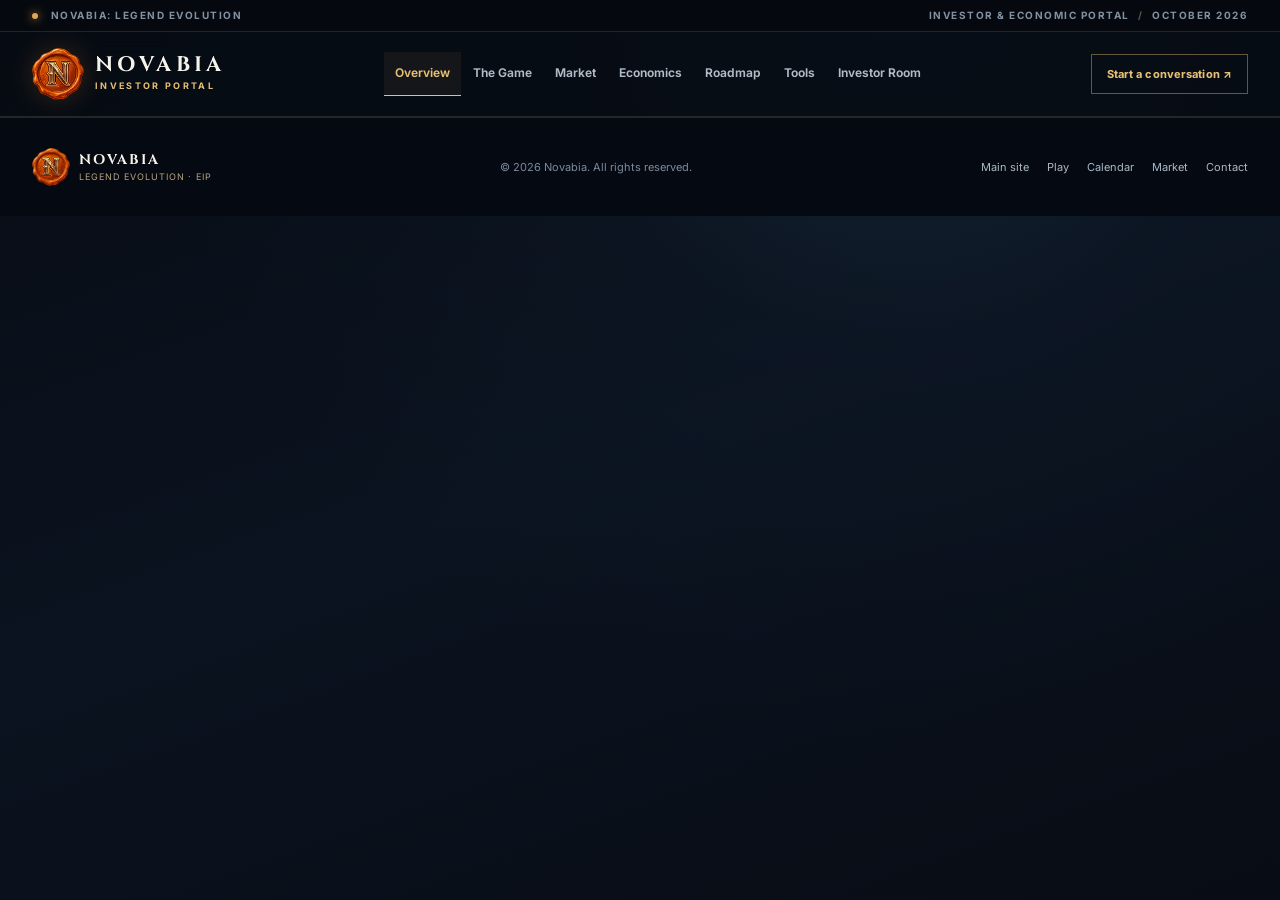
==== economics/index.html @ 1bde0500 "Publish crawlable EIP economics page without hash-tab routing" ====
<!doctype html>
<html lang="en">
<head>
  <meta charset="utf-8" />
  <meta name="viewport" content="width=device-width, initial-scale=1" />
  <meta name="theme-color" content="#090e18" />
  <title>Novabia EIP | Budget, Economics &amp; Investment Model</title>
  <meta name="description" content="Explore Novabia's proposed up-to-$100,000 budget, pricing assumptions, illustrative economics model, revenue participation and marketing allocation." />
  <link rel="canonical" href="https://eip.novabia.dev/economics/" />
  <meta property="og:type" content="website" />
  <meta property="og:title" content="Novabia EIP | Budget, Economics &amp; Investment Model" />
  <meta property="og:description" content="Explore Novabia's proposed up-to-$100,000 budget, pricing assumptions, illustrative economics model, revenue participation and marketing allocation." />
  <meta property="og:url" content="https://eip.novabia.dev/economics/" />
  <meta property="og:image" content="https://novabia.dev/assets/logo-main.png" />
  <meta property="og:image:alt" content="Novabia — Legend Evolution official artwork" />
  <meta name="twitter:card" content="summary_large_image" />
  <link rel="icon" href="/favicon.png" type="image/png" />
  <link rel="preconnect" href="https://fonts.googleapis.com" />
  <link rel="preconnect" href="https://fonts.gstatic.com" crossorigin />
  <link href="https://fonts.googleapis.com/css2?family=Cinzel:wght@400;500;600;700;800&family=Inter:wght@400;500;600;700;800&display=swap" rel="stylesheet" />
  <link rel="stylesheet" href="/styles.css" />
  <link rel="stylesheet" href="/revision.css" />
  <script src="/script.js" defer></script>
  <script type="application/ld+json">{"@context":"https://schema.org","@type":"WebPage","name":"Novabia EIP | Budget, Economics & Investment Model","url":"https://eip.novabia.dev/economics/","description":"Explore Novabia's proposed up-to-$100,000 budget, pricing assumptions, illustrative economics model, revenue participation and marketing allocation.","isPartOf":{"@type":"WebSite","name":"Novabia EIP Investor & Economic Portal","url":"https://eip.novabia.dev/"}}</script>
</head>
<body data-page="economics">
<body>
  <a href="#main" class="skip-link">Skip to content</a>
  <div class="topline"><div class="shell topline-inner"><span><span class="dot" aria-hidden="true"></span> NOVABIA: LEGEND EVOLUTION</span><span>INVESTOR & ECONOMIC PORTAL <span class="topline-sep">/</span> OCTOBER 2026</span></div></div>

  <header class="header">
    <div class="shell header-inner">
      <a class="brand" href="/" aria-label="Novabia EIP overview">
        <img src="/favicon.png" alt="Novabia orange N seal" />
        <span class="brand-lines"><strong>NOVABIA</strong><small>INVESTOR PORTAL</small></span>
      </a>
      <button class="menu-btn" id="menuToggle" aria-label="Open navigation" aria-expanded="false" aria-controls="primaryNav"><span></span><span></span><span></span></button>
      <nav class="nav" id="primaryNav" aria-label="Investor portal sections">
        <a href="/" data-tab="overview">Overview</a>
        <a href="/product/" data-tab="product">The Game</a>
        <a href="/market/" data-tab="market">Market</a>
        <a href="/economics/" data-tab="economics" aria-current="page">Economics</a>
        <a href="/roadmap/" data-tab="roadmap">Roadmap</a>
        <a href="/tools/" data-tab="tools">Tools</a>
        <a href="/investors/" data-tab="investors">Investor Room</a>
      </nav>
      <a class="header-contact" href="mailto:invest.in@novabia.dev?subject=Novabia%20%E2%80%94%20Investment%20Enquiry">Start a conversation <span aria-hidden="true">↗</span></a>
    </div>
  </header>

  
  <main id="main" tabindex="-1">
    <section class="page" id="economics" aria-labelledby="economics-heading">
      <div class="shell page-top"><p class="eyebrow">THE ECONOMICS / 03</p><h1 id="economics-heading">Capital-efficient by design.<br /><em>Evidence-led by necessity.</em></h1><p class="intro-text">The commercial model is now concrete enough to test: premium PC first, a $19.99 base-price hypothesis, optional non-pay-to-win supporter content, regional pricing, and a lean Egypt-based distributed team.</p></div>

            <div class="shell section-spacer compact-top">
        <div class="section-intro"><p class="eyebrow">PREFERRED INVESTMENT DISCUSSION</p><h2>Join Novabia early. Share in its growth. Get a head start on what comes next.</h2></div>
        <div class="finance-model">
          <article><span>CAPITAL</span><strong>Up to $100K</strong><p>Project financing for Legend Evolution, available upfront or in mutually agreed validation/milestone tranches depending on investor preference.</p></article>
          <article><span>INITIAL PROPOSAL</span><strong>50% → 2×</strong><p>50% of defined Net Receipts until cumulative investor distributions reach 2× invested capital.</p></article>
          <article><span>THEN</span><strong>20% → 5×</strong><p>20% of defined Net Receipts thereafter until cumulative distributions reach 5× invested capital.</p></article>
          <article><span>FLEXIBILITY</span><strong>Negotiable</strong><p>This is the founder's opening proposal, not a fixed demand. Other structures are welcome if risk and return remain aligned.</p></article>
        </div>
        <div class="statement-band"><div><span class="eyebrow small">EARLY PARTNER ADVANTAGE</span><p>Stand with Novabia at this early stage and gain a head start in funding discussions for our future planned products — including preferential opportunities to negotiate more attractive terms as our partnership grows. Future financing remains subject to mutual agreement.</p></div></div>
        <p class="fineprint"><strong>Proposed definition for discussion — Net Receipts:</strong> cash actually received by the project from sales and separately agreed commercial exploitation of <em>Novabia: Legend Evolution</em>, net of refunds, chargebacks, customer-facing sales/VAT taxes, storefront commissions and transaction/payment processing fees. Regional prices and discounts affect amounts actually received. Marketing, general operating costs, contractor expenses, financing distributions, royalties and any other deductions are <strong>not</strong> automatically deductible; their treatment must be negotiated and written into the definitive agreement. This proposed project-specific definition does not give investors rights to other Novabia projects. The calculator's "after modelled refunds &amp; platform share" figure is only a simplified proxy, <strong>not</strong> the contractual Net Receipts base.</p>
        <p class="fineprint">Investment terms, definitions, milestones, reporting, audit rights, rights on future financing, and payment timing are indicative only and subject to a separate written agreement and qualified legal/financial review.</p>
      </div>
    <div class="shell economics-layout">
        <div class="calculator">
          <div class="calculator-head"><div><p class="eyebrow small">COMMERCIAL SCENARIO SANDBOX</p><h2>Explore the base model</h2></div><span class="model-flag">ILLUSTRATIVE</span></div>
          <form id="economicsForm" class="calculator-inputs">
            <label>Paid units<input type="number" id="unitCount" min="0" max="100000000" step="1000" value="50000" inputmode="numeric" /></label>
            <label>Headline price (USD)<input type="number" id="unitPrice" min="0" max="10000" step="0.01" value="19.99" inputmode="decimal" /></label>
            <label>Modelled refunds (%)<input type="number" id="refundRate" min="0" max="100" step="0.5" value="5" inputmode="decimal" /></label>
            <label>Store/platform share (%)<input type="number" id="platformRate" min="0" max="100" step="0.5" value="30" inputmode="decimal" /></label>
          </form>
          <div class="calculator-results" aria-live="polite"><div><span>Headline gross scenario</span><strong id="grossValue">$999,500</strong></div><div><span>After modelled refunds & platform share</span><strong id="netValue">$664,668</strong></div><div class="result-full"><span>NOT INCLUDED</span><p>Regional pricing, discounts, VAT/tax differences, marketing, operating costs, royalties or financing distributions. <strong>This is not a forecast, profit figure or cash-flow statement.</strong></p></div></div>
        </div>
        <div class="economics-side">
          <div class="side-panel"><span class="number-label">PRICING HYPOTHESIS</span><h3>Premium first — aligned with the comparable set</h3><ul class="check-lines"><li><strong>Standard:</strong> $19.99 working hypothesis — equal to the comparable-basket median</li><li><strong>Supporter:</strong> approximately $24.99 total, non-pay-to-win additions</li><li>Regional pricing rather than straight FX conversion</li><li>PC first; direct ports evaluated from evidence</li></ul><p class="small-note">Final price is a commercial-validation output, not a fixed promise.</p></div>
          <div class="side-panel"><span class="number-label">REGIONAL STRATEGY</span><h3>Accessibility without one global price</h3><p>Steam's regional pricing system allows the launch model to reflect local purchasing power. The final geographic mix will be based on wishlist, demo and sales evidence rather than an invented country split.</p></div>
        </div>
      </div>

      <div class="shell section-spacer">
        <div class="section-intro"><p class="eyebrow">USE OF FUNDS</p><h2>Up to $100K for an 18-month validation and launch-readiness runway.</h2><p>The budget includes a working-capital reserve because this is the founder's first incorporation and because successful market tests may justify reallocating more capital toward marketing.</p></div>
        <div class="budget-grid">
          <div class="budget-row"><span>Core team, founder & coworking</span><strong>$24,300</strong></div>
          <div class="budget-row"><span>Company incorporation & setup</span><strong>$10,000</strong></div>
          <div class="budget-row"><span>Marketing & commercial validation</span><strong>$25,000</strong></div>
          <div class="budget-row"><span>VFX / UI / animation / audio / specialists</span><strong>$10,000</strong></div>
          <div class="budget-row"><span>Company-owned hardware, AI & production tools</span><strong>$11,500</strong></div>
          <div class="budget-row"><span>QA, external testing & localization</span><strong>$5,000</strong></div>
          <div class="budget-row"><span>Legal, accounting & compliance</span><strong>$2,500</strong></div>
          <div class="budget-row"><span>Working-capital / commercialization reserve</span><strong>$11,700</strong></div>
          <div class="budget-row total"><span>TOTAL MAXIMUM RAISE</span><strong>$100,000</strong></div>
        </div>
        <p class="fineprint">Novabia does not intend to accept capital that cannot be deployed productively. If the agreed plan requires less capital, taking less can reduce financing cost and future revenue participation.</p>
      </div>

      <div class="shell section-spacer compact-top">
        <div class="split-detail">
          <div>
            <div class="section-intro"><p class="eyebrow">CORE TEAM RUNWAY</p><h2>Small distributed studio. No permanent office.</h2></div><p class="small-note">The planned salaries reflect the Egypt-based remote cost structure. Company-funded laptops, drawing tablets, storage, test devices, and production accounts remain company assets.</p>
            <div class="detail-table">
              <div class="detail-row head"><span>ROLE</span><span>MONTHLY</span><span>18 MONTHS</span></div>
              <div class="detail-row"><span>Founder / Lead Developer</span><span>$500</span><strong>$9,000</strong></div>
              <div class="detail-row"><span>Graphic Designer ×2</span><span>$400</span><strong>$7,200</strong></div>
              <div class="detail-row"><span>Writer</span><span>$200</span><strong>$3,600</strong></div>
              <div class="detail-row"><span>Marketing / Community</span><span>$150</span><strong>$2,700</strong></div>
              <div class="detail-row"><span>Weekly coworking</span><span>$100</span><strong>$1,800</strong></div>
              <div class="detail-row total"><span>Total</span><span>$1,350/mo</span><strong>$24,300</strong></div>
            </div>
            
          </div>
          <div>
            <div class="section-intro"><p class="eyebrow">MARKETING RUNWAY</p><h2>Spend early to learn; spend later where evidence is strongest.</h2></div>
            <div class="detail-table">
              <div class="detail-row"><span>Research & creative testing</span><strong>$3,000</strong></div>
              <div class="detail-row"><span>Playtest recruitment</span><strong>$2,000</strong></div>
              <div class="detail-row"><span>Trailer, store assets & creatives</span><strong>$4,000</strong></div>
              <div class="detail-row"><span>Steam wishlist acquisition experiments</span><strong>$5,000</strong></div>
              <div class="detail-row"><span>Creators, influencers & PR</span><strong>$4,000</strong></div>
              <div class="detail-row"><span>Demo / launch campaigns</span><strong>$5,000</strong></div>
              <div class="detail-row"><span>Performance reallocation reserve</span><strong>$2,000</strong></div>
              <div class="detail-row total"><span>Total marketing allocation</span><strong>$25,000</strong></div>
            </div>
          </div>
        </div>
      </div>

    </section>
  </main>


  <footer class="footer"><div class="shell footer-inner"><div class="footer-identity"><img src="/favicon.png" alt="" /><span><strong>NOVABIA</strong><small>LEGEND EVOLUTION · EIP</small></span></div><p>© <span id="year">2026</span> Novabia. All rights reserved.</p><div class="footer-links"><a href="https://novabia.dev/">Main site</a><a href="https://play.novabia.dev/">Play</a><a href="https://calendar.novabia.dev/">Calendar</a><a href="/market/">Market</a><a href="/investors/">Contact</a></div></div></footer>

</body>
</html>
---- styles.css ----
:root{--bg:#080d17;--bg2:#0b1420;--panel:#101a29;--panel2:#141f2e;--gold:#e6be74;--gold2:#bd8f4d;--orange:#d88940;--fg:#f6f3ea;--muted:#aab7c7;--muted2:#8090a4;--border:rgba(214,201,170,.14);--borderstrong:rgba(230,190,116,.42);--max:1232px;--shadow:0 20px 80px rgba(0,0,0,.28)}
*{box-sizing:border-box}html{scroll-behavior:smooth}body{margin:0;min-height:100vh;background:radial-gradient(ellipse at 70% -9%,#1a2c3e 0,rgba(15,28,42,.3) 30%,transparent 59%),linear-gradient(160deg,#080c14,#0b1320 50%,#080c14);color:var(--fg);font:400 15px/1.72 Inter,system-ui,-apple-system,sans-serif;-webkit-font-smoothing:antialiased}a{color:inherit}button,input,select{font:inherit}button{cursor:pointer}button:focus-visible,a:focus-visible,input:focus-visible,select:focus-visible{outline:2px solid var(--gold);outline-offset:3px}img{display:block;max-width:100%}h1,h2,h3,p{margin-top:0}.shell{width:min(var(--max),calc(100% - 64px));margin-inline:auto}.skip-link{position:absolute;left:10px;top:-60px;padding:12px;background:#fff;color:#101010;z-index:200}.skip-link:focus{top:10px}.topline{height:32px;background:#05090f;border-bottom:1px solid var(--border);color:#8291a2;font-size:10px;font-weight:700;letter-spacing:.15em}.topline-inner{display:flex;align-items:center;justify-content:space-between;height:100%;gap:20px}.topline .dot{display:inline-block;width:6px;height:6px;margin-right:9px;border-radius:50%;background:#dfa657;box-shadow:0 0 10px #df8f3a}.topline-sep{color:#655741;margin:0 5px}.header{position:sticky;top:0;z-index:60;backdrop-filter:blur(18px);-webkit-backdrop-filter:blur(18px);background:rgba(7,12,20,.92);border-bottom:1px solid var(--border)}.header-inner{height:84px;display:flex;align-items:center;justify-content:space-between;gap:22px}.brand{display:flex;align-items:center;gap:11px;text-decoration:none;flex-shrink:0}.brand img{width:52px;height:52px;object-fit:contain;filter:drop-shadow(0 0 13px rgba(236,124,43,.21))}.brand-lines{display:grid;gap:1px}.brand-lines strong{font:700 21px/1.1 Cinzel,serif;letter-spacing:.21em}.brand-lines small{font-size:9px;letter-spacing:.26em;color:var(--gold);font-weight:700}.nav{display:flex;align-items:center;justify-content:center;gap:1px}.nav a{padding:11px 11px;white-space:nowrap;color:#b1bac7;text-decoration:none;font-size:12px;font-weight:650;border-bottom:1px solid transparent;transition:color .18s,background .18s}.nav a:hover{color:var(--fg)}.nav a[aria-current=page]{color:var(--gold);background:rgba(230,190,116,.06);border-color:var(--gold)}.header-contact{flex-shrink:0;text-decoration:none;padding:10px 15px;border:1px solid var(--borderstrong);color:var(--gold);font-size:11px;font-weight:750;letter-spacing:.01em;transition:background .2s}.header-contact:hover{background:rgba(230,190,116,.1)}.menu-btn{display:none}.page{animation:pageIn .35s ease-out both}.page[hidden]{display:none!important}@keyframes pageIn{from{opacity:0;transform:translateY(8px)}to{opacity:1;transform:translateY(0)}}.hero-pad{padding-top:72px;padding-bottom:84px}.hero-grid{display:grid;grid-template-columns:minmax(0,1.05fr) minmax(0,.95fr);gap:clamp(36px,4vw,68px);align-items:center}.eyebrow{font-size:11px;line-height:1.4;font-weight:800;letter-spacing:.2em;color:var(--gold);margin-bottom:24px}.eyebrow.small{font-size:10px;margin:0 0 10px}.eyebrow-line{display:inline-block;width:24px;height:1px;background:var(--gold);vertical-align:middle;margin-right:7px}h1,h2,h3{font-family:Cinzel,Georgia,serif;letter-spacing:-.037em;font-weight:600}h1{font-size:clamp(44px,5.45vw,75px);line-height:1.11;margin-bottom:28px}h1 em{font-weight:500;color:var(--gold);font-style:normal}h2{font-size:clamp(28px,3.4vw,45px);line-height:1.19}h3{font-size:20px;line-height:1.33}.hero-lede{max-width:655px;font-size:17px;line-height:1.87;color:#c6d0df;margin-bottom:30px}.hero-actions{display:flex;align-items:center;gap:12px;flex-wrap:wrap}.button{display:inline-flex;align-items:center;justify-content:center;gap:18px;min-height:50px;padding:12px 19px;border-radius:4px;font-size:12px;line-height:1.25;font-weight:800;text-decoration:none;letter-spacing:.025em;transition:transform .2s,border-color .2s,background .2s;color:var(--fg);border:1px solid var(--border)}.button:hover{transform:translateY(-2px)}.button-gold{background:linear-gradient(135deg,#f0cd86,#c7954b);border-color:#e1b96d;color:#11131b;box-shadow:0 7px 26px rgba(192,145,75,.15)}.button-gold:hover{background:#f2cf89}.button-outline{background:rgba(255,255,255,.025);border-color:rgba(255,255,255,.19)}.button-outline:hover{background:rgba(255,255,255,.08);border-color:var(--gold)}.hero-qualifier{color:#8290a3;font-size:10.5px;margin:17px 0 35px}.mini-facts{display:flex;border-top:1px solid var(--border);padding-top:25px;margin-top:14px;gap:35px}.mini-facts div{display:flex;flex-direction:column;gap:0}.mini-facts strong{font:500 29px Cinzel,serif;color:var(--fg)}.mini-facts span{font-size:10.5px;text-transform:uppercase;color:#99a7b8;letter-spacing:.12em}.hero-art{min-width:0;border:1px solid rgba(212,176,112,.3);padding:17px;background:radial-gradient(ellipse at 50% 44%,rgba(160,105,50,.09),transparent 45%),radial-gradient(ellipse at 0 0,rgba(86,122,159,.14),transparent 40%),linear-gradient(145deg,#0e1825,#080f19);position:relative;box-shadow:var(--shadow)}.hero-art:before,.hero-art:after{content:"";position:absolute;width:29px;height:29px;pointer-events:none;border-color:var(--gold2);opacity:.65}.hero-art:before{border-top:2px solid;border-left:2px solid;left:-2px;top:-2px}.hero-art:after{border-bottom:2px solid;border-right:2px solid;right:-2px;bottom:-2px}.hero-art-top,.hero-art-bottom{display:flex;align-items:center;justify-content:space-between;gap:9px;border-bottom:1px solid var(--border);padding:2px 7px 15px;font-size:9px;color:#a99b84;letter-spacing:.14em;font-weight:800}.hero-art-bottom{border:0;border-top:1px solid var(--border);padding:15px 7px 2px;color:#9b8c77}.atlas{position:relative;aspect-ratio:1.19;max-height:470px;margin:10px auto;display:grid;place-items:center}.atlas-lines{width:100%;height:100%;position:absolute;inset:0}.atlas-label{position:absolute;display:grid;place-items:center;text-align:center;gap:1px;width:144px;padding:13px 4px;background:linear-gradient(180deg,rgba(21,31,44,.97),rgba(13,20,31,.95));border:1px solid rgba(183,160,118,.32);box-shadow:0 12px 35px rgba(0,0,0,.24)}.atlas-label strong{font:650 13px Cinzel,serif;color:#e8d7b4;letter-spacing:.02em}.atlas-label small{font-size:9px;color:#99a7ba}.label-no{font-size:9px;color:var(--gold);letter-spacing:.12em}.atlas-a{left:5%;top:19%}.atlas-b{right:5%;top:19%}.atlas-c{left:5%;bottom:11%}.atlas-d{right:5%;bottom:11%}.atlas-center{position:absolute;top:48%;left:50%;transform:translate(-50%,-50%);display:grid;place-items:center;text-align:center;z-index:2;padding:8px 12px;border-radius:3px;background:#0c1420;box-shadow:0 3px 35px rgba(3,8,15,.8)}.atlas-center span{font:700 13px Cinzel,serif;letter-spacing:.1em;color:var(--gold)}.atlas-center small{font-size:9px;color:#8998ac;white-space:nowrap}.section-spacer{padding:32px 0 95px}.section-intro{max-width:750px;margin-bottom:33px}.section-intro .eyebrow{margin-bottom:15px}.section-intro h2{margin-bottom:12px}.section-intro p{color:var(--muted);max-width:690px;font-size:15px}.thesis-grid{display:grid;grid-template-columns:repeat(3,minmax(0,1fr));gap:14px}.thesis-card,.side-panel,.origin,.market-lead,.market-motives,.calculator,.feature-large,.investor-main,.investor-checklist{background:linear-gradient(165deg,rgba(24,37,52,.88),rgba(13,22,35,.9));border:1px solid var(--border)}.thesis-card{position:relative;padding:29px 27px 34px;min-height:274px;overflow:hidden}.thesis-card:before{content:"";height:2px;width:80px;position:absolute;top:0;left:0;background:var(--gold2)}.number-label{font-size:10px;color:var(--gold);letter-spacing:.16em;font-weight:800}.thesis-icon{margin:18px 0 12px;color:var(--gold);font-size:24px;font-weight:300}.thesis-card h3{font-size:18px;margin-bottom:10px}.thesis-card p{color:var(--muted);font-size:13px;line-height:1.8;margin:0}.statement-band{margin-top:21px;padding:29px 31px;background:linear-gradient(110deg,rgba(165,116,59,.13),rgba(18,28,43,.75));border:1px solid rgba(217,173,104,.22);display:flex;align-items:center;justify-content:space-between;gap:25px}.statement-band p{margin:0;font:500 21px/1.45 Cinzel,serif;max-width:800px}.text-link{flex-shrink:0;font-size:12px;color:var(--gold);font-weight:800;text-decoration:none;border-bottom:1px solid rgba(230,190,116,.44);padding-bottom:4px}.text-link:hover{color:white}.page-top{padding:76px 0 48px;border-bottom:1px solid var(--border);margin-bottom:34px}.page-top .eyebrow{margin-bottom:17px}.page-top h1{font-size:clamp(43px,5vw,67px);margin-bottom:18px}.intro-text{max-width:820px;font-size:16px;color:var(--muted);line-height:1.95;margin:0}.feature-grid{display:grid;grid-template-columns:minmax(0,1.6fr) minmax(0,.85fr);gap:16px}.feature-large{padding:31px 34px}.feature-large h2{margin:18px 0 16px;max-width:700px}.feature-large>p{color:var(--muted);max-width:730px}.feature-large strong{color:#e2d6bc}.feature-side{display:grid;gap:16px;align-content:start}.side-panel{padding:28px}.side-panel h3{margin:14px 0 9px}.side-panel p{color:var(--muted);font-size:13px}.side-panel .text-link{display:inline-block;margin-top:12px}.evolution-lab{border:1px solid rgba(230,190,116,.28);background:linear-gradient(140deg,#0a111b,#142132);margin:29px 0 17px;padding:24px}.lab-top{display:flex;justify-content:space-between;gap:12px;border-bottom:1px solid var(--border);padding-bottom:15px;font-size:10px;font-weight:800;letter-spacing:.12em;color:#b4c0cd}.lab-top span{color:var(--gold)}.lab-selectors{display:flex;gap:18px;align-items:end;padding:22px 0}.lab-selectors label{flex:1;display:block;font-size:11px;font-weight:750;letter-spacing:.08em;color:#b8c5d2;text-transform:uppercase}.lab-selectors select{display:block;margin-top:9px;width:100%;padding:12px;background:#111d2e;color:white;border:1px solid #526074;border-radius:3px}.lab-plus{color:var(--gold);font-size:25px;line-height:40px}.lab-outcome{padding:25px;text-align:center;border:1px solid rgba(224,186,112,.22);background:radial-gradient(ellipse at 50% 10%,rgba(223,169,85,.12),transparent 70%)}.lab-flow{font-size:10px;color:#d5aa65;letter-spacing:.13em;font-weight:800}.lab-outcome p{font:600 clamp(20px,2.2vw,29px) Cinzel,serif;margin:10px 0;color:#f4deb1}.lab-outcome small{color:#abb6c2;font-size:11px}.lab-message{font-size:12px!important;color:#eec27b!important;min-height:19px;margin:12px 0 0!important}.small-note{color:#8090a4!important;font-size:11px!important;line-height:1.7}.origin-grid{display:grid;grid-template-columns:repeat(3,minmax(0,1fr));gap:15px}.origin{padding:28px;display:flex;flex-direction:column;min-height:284px}.origin-head{display:flex;justify-content:space-between;align-items:center;gap:10px;color:#8897a7;font-size:10px;letter-spacing:.13em;font-weight:800}.origin-tag{font-size:9px;padding:4px 8px;border:1px solid currentColor;border-radius:2px;letter-spacing:.07em}.origin-tag.green{color:#85c9ab}.origin-tag.blue{color:#a7bfe8}.origin-tag.orange{color:#e4ae83}.origin h3{margin:31px 0 13px}.origin>p{color:#b3c0d0;font-size:13px;line-height:1.8;flex:1}.origin-footer{padding-top:14px;border-top:1px solid var(--border);display:flex;justify-content:space-between;gap:8px;color:#8192a3;font-size:9px;letter-spacing:.06em}.origin-footer strong{color:var(--gold);font-size:10px;letter-spacing:0}.market-grid{display:grid;grid-template-columns:1fr 1fr;gap:16px}.market-lead,.market-motives{padding:36px}.big-age{display:block;font:500 clamp(83px,10vw,148px)/1.05 Cinzel,serif;color:var(--gold);margin:35px 0 9px;letter-spacing:-.09em}.big-age span{font-size:.57em;vertical-align:12%}.market-lead h2{font-size:26px;max-width:500px;margin-bottom:10px}.market-lead p{color:var(--muted);max-width:480px;font-size:14px}.market-chipline{margin-top:30px;display:flex;gap:8px;flex-wrap:wrap}.market-chipline span{padding:7px 10px;font-size:11px;border:1px solid var(--border);color:#becad5}.market-motives .motive{display:flex;align-items:baseline;gap:24px;padding:17px 0;border-bottom:1px solid var(--border)}.motive:last-child{border-bottom:0}.motive>span{color:var(--gold);font:500 18px Cinzel,serif}.motive h3{font-size:18px;margin:0 0 5px}.motive p{color:var(--muted);margin:0;font-size:13px}.funnel-grid{display:grid;grid-template-columns:repeat(4,1fr);border:1px solid var(--border)}.funnel-grid>div{padding:24px;border-right:1px solid var(--border);min-height:200px;background:linear-gradient(170deg,rgba(27,41,55,.76),rgba(13,22,35,.85))}.funnel-grid>div:last-child{border:0}.funnel-grid b{color:var(--gold);font:500 30px Cinzel,serif}.funnel-grid h3{font-size:16px;margin:11px 0}.funnel-grid p{color:var(--muted);font-size:12px;line-height:1.65}.economics-layout{display:grid;grid-template-columns:minmax(0,1.6fr) minmax(0,.83fr);gap:16px}.calculator{padding:30px}.calculator-head{display:flex;justify-content:space-between;align-items:start;gap:16px}.calculator-head h2{font-size:29px;margin:0}.model-flag{border:1px solid var(--borderstrong);padding:6px 10px;font-size:9px;color:var(--gold);font-weight:800;white-space:nowrap;letter-spacing:.1em}.calculator-inputs{display:grid;grid-template-columns:1fr 1fr;gap:16px;margin:30px 0}.calculator-inputs label{font-size:12px;color:#b5c2d0;font-weight:700}.calculator-inputs input{width:100%;margin-top:9px;background:#0a121e;color:#fff;padding:13px 15px;border:1px solid #3b4958;border-radius:2px;appearance:textfield;font:600 17px Inter, sans-serif}.calculator-inputs input::-webkit-inner-spin-button,.calculator-inputs input::-webkit-outer-spin-button{-webkit-appearance:none;margin:0}.calculator-results{border:1px solid rgba(226,187,115,.28);background:rgba(5,11,19,.5);padding:22px;display:grid;grid-template-columns:1fr 1fr;gap:20px}.calculator-results>div>span{display:block;color:#93a0b1;font-size:11px;min-height:30px;max-width:200px}.calculator-results strong{display:block;color:#ead5aa;font:500 clamp(27px,3.2vw,42px) Cinzel,serif;margin-top:6px}.calculator-results .result-full{grid-column:1/-1;border-top:1px solid var(--border);padding-top:14px}.result-full p{color:#9baabd;font-size:11px;margin:5px 0 0}.result-full p strong{display:inline;font:750 11px Inter,sans-serif;color:#d5be99}.calculator-foot{color:#8fa1b2;font-size:11px;margin:15px 0 0;line-height:1.75}.economics-side{display:grid;gap:16px;align-content:start}.check-lines{padding:0;list-style:none;margin:17px 0}.check-lines li{padding:10px 0 10px 18px;position:relative;border-bottom:1px solid var(--border);color:#b6c3d0;font-size:12px;line-height:1.5}.check-lines li:before{content:"•";position:absolute;left:0;color:var(--gold)}.priority-grid{display:grid;grid-template-columns:repeat(3,1fr);gap:14px}.priority-grid article{padding:26px;border-top:2px solid var(--gold2);background:rgba(17,28,42,.7)}.priority-grid span{color:var(--gold);font-size:11px;font-weight:700}.priority-grid h3{margin:14px 0 8px}.priority-grid p{color:var(--muted);font-size:12px;margin:0}.fineprint{color:#8795a6;font-size:11px;margin-top:15px}.roadmap-layout{display:grid;grid-template-columns:1.3fr .7fr;gap:25px}.roadmap-track{border-top:1px solid var(--border)}.roadmap-step{display:grid;grid-template-columns:86px 1fr;gap:16px;padding:29px 0;border-bottom:1px solid var(--border)}.step-no{color:var(--gold);font:500 39px Cinzel,serif;line-height:1.1}.step-label{font-size:10px;color:var(--gold);font-weight:700;letter-spacing:.16em}.roadmap-step h2{font-size:22px;margin:9px 0 8px}.roadmap-step p{font-size:13px;color:var(--muted);max-width:600px;margin:0}.roadmap-aside{align-self:start;display:grid;gap:17px}.calendar-tile{padding:34px;background:radial-gradient(ellipse at 75% 30%,rgba(232,183,98,.14),transparent 60%),linear-gradient(135deg,#152236,#0d1826);border:1px solid rgba(222,177,101,.34)}.calendar-icon{display:flex;align-items:center;justify-content:space-between;border-top:1px solid rgba(233,191,115,.2);border-bottom:1px solid rgba(233,191,115,.2);padding:34px 0;color:var(--gold)}.calendar-icon span{font:500 60px Cinzel,serif;line-height:1}.calendar-icon strong{font-size:50px;font-weight:200}.calendar-tile h3{font-size:24px;margin:20px 0 10px}.calendar-tile p{color:var(--muted);font-size:13px;margin-bottom:23px}.calendar-tile .button{width:100%}.roadmap-note{padding:20px 23px;background:rgba(255,255,255,.025);border:1px solid var(--border);font-size:12px;color:#99a7b8}.roadmap-note strong{color:var(--gold)}.investor-grid{display:grid;grid-template-columns:1.1fr .9fr;gap:18px}.investor-main,.investor-checklist{padding:34px}.investor-main h2{margin:18px 0;max-width:600px}.investor-main>p{color:var(--muted);font-size:14px;max-width:580px;line-height:1.9;margin-bottom:25px}.investor-main .small-note{margin-top:17px}.check-row{display:flex;justify-content:space-between;align-items:center;gap:15px;padding:13px 0;border-bottom:1px solid var(--border);font-size:12px;color:#b7c4d2}.check-row:nth-child(2){margin-top:16px}.check-row b{white-space:nowrap;font-size:10px;font-weight:800}.label-available{color:#8bc8b4}.label-tbd{color:#dcb778}.investor-checklist>p{color:#8a9bad;font-size:11px;margin:22px 0 0}.link-grid{display:grid;grid-template-columns:repeat(4,1fr);gap:13px}.link-grid>a{position:relative;min-height:220px;padding:24px 23px 30px;border:1px solid var(--border);background:linear-gradient(160deg,rgba(25,40,58,.8),rgba(10,20,32,.8));text-decoration:none;transition:border-color .2s,transform .2s}.link-grid>a:hover{transform:translateY(-3px);border-color:var(--borderstrong)}.link-grid span{font-size:9px;letter-spacing:.11em;color:var(--gold);font-weight:800}.link-grid strong{display:block;margin:25px 0 10px;font:600 19px Cinzel,serif}.link-grid p{font-size:12px;color:var(--muted)}.link-grid b{position:absolute;right:18px;bottom:12px;color:var(--gold);font-size:19px}.disclosure{margin-bottom:60px;border-top:1px solid var(--border);padding-top:23px}.disclosure p{font-size:11px;color:#8390a2;line-height:1.8;max-width:1050px}.disclosure strong{color:#bdad94}.footer{border-top:1px solid var(--border);background:#050a12;padding:30px 0}.footer-inner{display:flex;align-items:center;justify-content:space-between;gap:20px}.footer-identity{display:flex;align-items:center;gap:9px}.footer-identity img{width:38px;height:38px}.footer-identity span{display:grid}.footer-identity strong{font:700 14px Cinzel,serif;letter-spacing:.15em}.footer-identity small{font-size:9px;color:#b7a47e;letter-spacing:.1em}.footer-inner>p{font-size:11px;color:#7b8a9c;margin:0}.footer-links{display:flex;gap:18px;flex-wrap:wrap}.footer-links a{font-size:11px;color:#aab8c6;text-decoration:none}.footer-links a:hover{color:var(--gold)}
@media(max-width:1130px){.header-inner{gap:13px}.nav a{padding:11px 8px}.header-contact{display:none}.brand-lines strong{font-size:19px}.hero-grid{grid-template-columns:1fr 1fr}.atlas-label{width:116px}.atlas-label strong{font-size:10px}.atlas-label small{font-size:8px}}
@media(max-width:950px){.shell{width:min(var(--max),calc(100% - 36px))}.header-inner{height:69px}.topline-inner{font-size:8px}.brand img{width:44px;height:44px}.menu-btn{display:block;margin-left:auto;width:42px;height:40px;border:1px solid var(--border);background:#0f1a2a}.menu-btn span{display:block;width:20px;height:2px;margin:5px auto;background:var(--gold)}.nav{display:none;position:absolute;top:100%;left:0;right:0;flex-direction:column;align-items:stretch;background:#0a1421;border-bottom:1px solid var(--borderstrong);padding:14px 19px 18px;box-shadow:0 30px 60px rgba(0,0,0,.55)}.nav.open{display:flex}.nav a{font-size:14px;padding:11px 16px}.hero-grid{grid-template-columns:1fr}.hero-pad{padding-top:56px}.hero-art{max-width:660px;width:100%;margin-inline:auto}.thesis-grid,.origin-grid,.priority-grid{grid-template-columns:1fr 1fr}.feature-grid,.economics-layout,.roadmap-layout,.investor-grid{grid-template-columns:1fr}.feature-side{grid-template-columns:1fr 1fr}.link-grid{grid-template-columns:repeat(2,1fr)}.funnel-grid{grid-template-columns:repeat(2,1fr)}.funnel-grid>div:nth-child(2){border-right:0}.funnel-grid>div:nth-child(-n+2){border-bottom:1px solid var(--border)}.page-top{padding-top:55px}.footer-inner{flex-wrap:wrap}}
@media(max-width:560px){body{font-size:14px}.shell{width:calc(100% - 30px)}.topline-inner>span:last-child{display:none}.brand-lines strong{font-size:18px}.hero-pad{padding-top:42px;padding-bottom:48px}h1{font-size:clamp(38px,11vw,58px)}.hero-lede{font-size:14px}.hero-actions{align-items:stretch;flex-direction:column}.hero-actions .button{width:100%}.mini-facts{gap:13px;justify-content:space-between}.mini-facts strong{font-size:24px}.mini-facts span{font-size:8px}.hero-art{padding:8px}.hero-art-top,.hero-art-bottom{font-size:7px}.atlas-label{width:93px;padding:7px 1px}.atlas-label strong{font-size:8px}.atlas-label small{font-size:7px}.atlas-center span{font-size:10px}.atlas-a{left:1%;top:19%}.atlas-b{right:1%;top:19%}.atlas-c{left:1%;bottom:11%}.atlas-d{right:1%;bottom:11%}.atlas{aspect-ratio:1.03}.section-spacer{padding:22px 0 50px}.section-intro h2{font-size:30px}.thesis-grid,.origin-grid,.priority-grid,.feature-side,.market-grid,.link-grid{grid-template-columns:1fr}.thesis-card{min-height:unset;padding:23px}.statement-band{flex-direction:column;align-items:start;padding:22px}.statement-band p{font-size:18px}.feature-large,.side-panel,.market-lead,.market-motives,.calculator,.investor-main,.investor-checklist{padding:21px}.page-top{padding:40px 0 26px;margin-bottom:20px}.page-top h1{font-size:clamp(35px,9vw,50px)}.intro-text{font-size:14px}.evolution-lab{padding:12px}.lab-top{font-size:8px}.lab-selectors{gap:8px}.lab-selectors label{font-size:9px}.lab-selectors select{padding:8px;font-size:12px}.lab-outcome{padding:20px 10px}.lab-outcome p{font-size:19px}.big-age{font-size:80px;margin:15px 0}.market-motives .motive{gap:14px}.funnel-grid{grid-template-columns:1fr}.funnel-grid>div{min-height:unset;border-right:0;border-bottom:1px solid var(--border)}.funnel-grid>div:last-child{border:0}.calculator-head{display:block}.model-flag{display:inline-block;margin-top:15px}.calculator-inputs{gap:10px}.calculator-inputs label{font-size:10px}.calculator-inputs input{font-size:16px;padding:10px}.calculator-results{padding:14px;gap:12px}.calculator-results strong{font-size:23px}.roadmap-step{grid-template-columns:53px 1fr;gap:12px}.step-no{font-size:30px}.roadmap-step h2{font-size:19px}.calendar-tile{padding:23px}.footer-inner{display:grid;gap:14px}.footer-links{gap:14px}}
@media(prefers-reduced-motion:reduce){html{scroll-behavior:auto}.page{animation:none}.button,.link-grid>a{transition:none}}
@media print{body{background:#fff!important;color:#111!important;font-size:11px}.topline,.header,.footer,.hero-actions,.button,.menu-btn,.evolution-lab select,.calculator-inputs,.calculator,.link-grid{display:none!important}.shell{width:100%!important;max-width:none!important}.page{display:block!important;animation:none!important;break-before:page}.page:first-child{break-before:auto}.page-top,.section-spacer,.hero-pad{padding:14px 0!important}.hero-art,.thesis-card,.origin,.side-panel,.feature-large,.market-lead,.market-motives,.roadmap-aside,.investor-main,.investor-checklist{background:#fff!important;color:#111!important;border-color:#ccc!important;box-shadow:none!important}.hero-grid,.feature-grid,.market-grid,.economics-layout,.roadmap-layout,.investor-grid{display:block!important}.hero-art{display:none!important}.page h1,.page h2,.page h3,.page p,.page strong,.page span{color:#111!important}.thesis-grid,.origin-grid,.priority-grid{display:grid;grid-template-columns:repeat(3,1fr)}.thesis-card{min-height:unset}.statement-band{background:#f6f4ef!important}.text-link{display:none}.disclosure{display:block!important}a{text-decoration:none!important}.page[hidden]{display:block!important}}


/* Tools & Workflow: public production toolkit */
.tools-overview{display:grid;grid-template-columns:156px 156px minmax(0,1fr);gap:14px;align-items:stretch;margin-bottom:20px}
.tools-summary,.tools-intro{border:1px solid var(--border);background:linear-gradient(155deg,#152131,#0f1927);padding:24px}
.tools-summary{display:flex;flex-direction:column;justify-content:center;gap:4px}
.tools-summary strong{font:500 48px/1.1 Cinzel,Georgia,serif;color:var(--gold)}
.tools-summary span{font-size:10px;letter-spacing:.13em;font-weight:800;color:var(--muted)}
.tools-intro{padding:24px 27px}.tools-intro .number-label{display:block;margin-bottom:10px}
.tools-intro p{font-size:13px;color:#bbc7d5;margin:0;line-height:1.8;max-width:720px}.tools-intro strong{color:var(--fg)}
.tools-grid{display:grid;grid-template-columns:repeat(2,minmax(0,1fr));gap:15px;margin-bottom:24px}
.tool-group{min-width:0;border:1px solid var(--border);background:radial-gradient(circle at 100% 0%,rgba(229,187,106,.045),transparent 50%),linear-gradient(165deg,#121e2e,#0b1420);padding:27px 28px 30px;position:relative}
.tool-group::before{content:"";display:block;position:absolute;left:28px;top:0;width:46px;height:2px;background:linear-gradient(90deg,var(--gold),transparent)}
.tool-group-head{display:flex;align-items:start;justify-content:space-between;gap:12px}
.tool-count{font-size:10px;font-weight:800;letter-spacing:.14em;color:#8a9aad;white-space:nowrap}
.tool-group h3{margin:15px 0 9px;font-size:20px;letter-spacing:-.03em}
.tool-group>p{font-size:12.5px;color:#aebcce;max-width:580px;margin-bottom:22px;line-height:1.85}
.tool-pills{list-style:none;margin:0;padding:0;display:flex;flex-wrap:wrap;gap:9px}
.tool-pills li{border:1px solid rgba(230,190,116,.22);background:rgba(218,174,102,.057);padding:7px 12px;font-size:12px;font-weight:650;color:#eee7dc;line-height:1.55;border-radius:3px}
.tools-principles{display:grid;grid-template-columns:minmax(0,.95fr) minmax(0,1.05fr);gap:50px;border-top:1px solid var(--border);border-bottom:1px solid var(--border);padding:42px 0;margin-bottom:74px}
.tools-principles h2{font-size:clamp(25px,3vw,37px);margin:13px 0 0}.tools-principles p{font-size:13px;line-height:1.9;color:#b8c4d2;margin:0 0 12px}
.tools-principles .small-note{font-size:11px;color:#92a0b1}.tools-principles .text-link{display:inline-block;margin-top:8px}
@media(max-width:930px){.tools-overview{grid-template-columns:145px 145px minmax(0,1fr)}.tools-grid{grid-template-columns:1fr}}
@media(max-width:700px){.tools-overview{grid-template-columns:repeat(2,minmax(0,1fr))}.tools-intro{grid-column:1/-1}.tools-principles{grid-template-columns:1fr;gap:14px}}
@media(max-width:560px){.tools-summary,.tools-intro{padding:17px}.tools-summary strong{font-size:37px}.tools-summary span{font-size:8px}.tool-group{padding:22px 20px}.tool-group::before{left:20px}.tool-group h3{font-size:19px}.tool-pills li{font-size:11px;padding:6px 10px}.tools-principles{padding:28px 0;margin-bottom:48px}}
@media print{.tools-grid{display:grid!important;grid-template-columns:1fr 1fr!important}.tool-group,.tools-summary,.tools-intro{background:#fff!important;color:#111!important;border-color:#ccc!important;break-inside:avoid}.tool-pills li{color:#111!important;background:#fff!important;border:1px solid #ccc!important}.tools-principles{display:block!important}.tools-summary strong,.tools-intro p,.tool-group>p,.tools-principles p,.tool-count{color:#111!important}}
---- revision.css ----
/* Major investor-portal revision — 2026-10-27 */
.investor-facts{grid-template-columns:repeat(3,minmax(0,1fr))}
.investor-facts strong{font-size:28px}
.investor-facts span{max-width:120px}

.value-grid{display:grid;grid-template-columns:repeat(3,minmax(0,1fr));gap:14px}
.value-card{min-height:215px;padding:25px;border:1px solid var(--border);background:linear-gradient(160deg,rgba(22,35,51,.88),rgba(10,19,30,.9));position:relative}
.value-card::before{content:"";position:absolute;left:24px;top:0;width:44px;height:2px;background:linear-gradient(90deg,var(--gold),transparent)}
.value-card>span{font-size:9px;letter-spacing:.14em;color:var(--gold);font-weight:800}
.value-card h3{font-size:19px;margin:27px 0 10px}
.value-card p{font-size:12.5px;line-height:1.8;color:#aebccd}
.compact-top{padding-top:0}

.persona-grid{display:grid;grid-template-columns:1.35fr 1fr 1fr;gap:15px}
.persona-card{border:1px solid var(--border);background:linear-gradient(155deg,#152131,#0d1725);padding:28px;min-height:310px}
.persona-main{background:radial-gradient(circle at 100% 0%,rgba(229,187,106,.08),transparent 50%),linear-gradient(155deg,#182637,#0d1725)}
.persona-age{display:block;font:600 38px/1.1 Cinzel,serif;color:var(--gold);margin:28px 0 12px}
.persona-card h2,.persona-card h3{margin:0 0 13px}
.persona-card p{font-size:13px;line-height:1.85;color:#b7c4d2}
.persona-card .quote-line{margin-top:24px;padding-top:18px;border-top:1px solid var(--borderstrong);font-family:Cinzel,serif;color:#e6d7ba;font-size:16px}

.evidence-grid{display:grid;grid-template-columns:repeat(3,minmax(0,1fr));gap:14px}
.evidence-grid article{padding:26px;border:1px solid var(--border);background:#0d1826}
.evidence-grid strong{display:block;font:600 38px/1 Cinzel,serif;color:var(--gold);margin-bottom:16px}
.evidence-grid h3{font-size:17px;margin-bottom:9px}
.evidence-grid p{font-size:12px;color:#aebccd;line-height:1.75;min-height:64px}
.evidence-grid a,.source-row a{font-size:10px;letter-spacing:.08em;color:var(--gold);text-decoration:none;font-weight:800}
.evidence-grid a:hover,.source-row a:hover{text-decoration:underline}

.market-scale-grid{display:grid;grid-template-columns:repeat(3,minmax(0,1fr));gap:14px}
.market-scale-grid article{padding:25px;border:1px solid var(--border);background:linear-gradient(160deg,#142132,#0c1724)}
.market-scale-grid span{font-size:9px;letter-spacing:.13em;color:#8fa0b2;font-weight:800}
.market-scale-grid strong{display:block;font:600 34px/1 Cinzel,serif;color:var(--gold);margin:18px 0 9px}
.market-scale-grid p{font-size:12px;color:#aebccd}
.source-row{display:flex;gap:20px;flex-wrap:wrap;margin:14px 0 26px}

.scenario-table{border:1px solid var(--border);margin-top:16px}
.scenario-row{display:grid;grid-template-columns:1.35fr .7fr 1.4fr;align-items:center;gap:15px;padding:15px 18px;border-bottom:1px solid var(--border);font-size:12px}
.scenario-row:last-child{border-bottom:0}
.scenario-head{background:#111e2d;color:#8fa0b2;font-size:9px;font-weight:800;letter-spacing:.11em}
.scenario-row strong{font-size:12px}
.scenario-row.emphasis{background:rgba(220,183,120,.07)}
.scenario-row.emphasis strong,.scenario-row.emphasis span:last-child{color:var(--gold)}

.kpi-grid{display:grid;grid-template-columns:repeat(4,minmax(0,1fr));gap:14px}
.kpi-grid article{border:1px solid var(--border);padding:23px;background:#0e1825}
.kpi-grid article>span{font-size:9px;color:var(--gold);letter-spacing:.12em;font-weight:800}
.kpi-grid ul{list-style:none;padding:0;margin:20px 0 0}
.kpi-grid li{font-size:12px;color:#b7c4d2;padding:9px 0;border-top:1px solid var(--border)}
.kpi-grid li:first-child{border-top:0;padding-top:0}

.budget-grid{border:1px solid var(--border);background:#0c1622}
.budget-row{display:grid;grid-template-columns:1fr auto;gap:24px;align-items:center;padding:13px 18px;border-bottom:1px solid var(--border);font-size:12px;color:#b8c4d1}
.budget-row:last-child{border-bottom:0}
.budget-row strong{font-size:13px;color:#ece2d2}
.budget-row.total{background:rgba(220,183,120,.08);color:#e8d4ad;font-weight:800;letter-spacing:.04em}
.budget-row.total strong{font:700 20px Cinzel,serif;color:var(--gold)}

.split-detail{display:grid;grid-template-columns:1fr 1fr;gap:34px}
.detail-table{border:1px solid var(--border);background:#0c1622}
.detail-row{display:grid;grid-template-columns:1fr auto auto;gap:18px;padding:11px 14px;border-bottom:1px solid var(--border);font-size:11px;align-items:center;color:#b7c4d2}
.detail-row:last-child{border-bottom:0}
.detail-row.head{font-size:8px;letter-spacing:.1em;color:#8797a8;font-weight:800;background:#111d2a}
.detail-row strong{color:#e8dfd0}
.detail-row.total{font-weight:800;background:rgba(220,183,120,.07)}
.split-detail>div:last-child .detail-row{grid-template-columns:1fr auto}

.finance-model{display:grid;grid-template-columns:repeat(4,minmax(0,1fr));gap:14px}
.finance-model article{padding:24px;border:1px solid var(--border);background:linear-gradient(160deg,#142131,#0c1622)}
.finance-model article>span{font-size:9px;color:#8fa0b2;letter-spacing:.12em;font-weight:800}
.finance-model strong{display:block;font:600 29px/1.15 Cinzel,serif;color:var(--gold);margin:20px 0 13px}
.finance-model p{font-size:12px;line-height:1.75;color:#b5c2d0}

.content-architecture{display:grid;grid-template-columns:repeat(3,1fr);gap:8px;margin:20px 0}
.content-architecture div{border:1px solid var(--border);padding:15px 8px;text-align:center;background:#0b1521}
.content-architecture strong{display:block;font:600 27px Cinzel,serif;color:var(--gold)}
.content-architecture span{display:block;font-size:9px;color:#91a0b0;margin-top:4px;text-transform:uppercase;letter-spacing:.08em}

.expansion-flow{display:flex;align-items:center;justify-content:space-between;gap:12px;border:1px solid var(--border);padding:22px;background:#0d1723;flex-wrap:wrap}
.expansion-flow span{font-size:10px;font-weight:800;letter-spacing:.09em;color:#d7dfeb}
.expansion-flow b{color:var(--gold);font-size:19px}

@media(max-width:1050px){
  .value-grid{grid-template-columns:repeat(2,minmax(0,1fr))}
  .persona-grid{grid-template-columns:1fr 1fr}
  .persona-main{grid-column:1/-1}
  .kpi-grid,.finance-model{grid-template-columns:repeat(2,minmax(0,1fr))}
}
@media(max-width:800px){
  .evidence-grid,.market-scale-grid,.split-detail{grid-template-columns:1fr}
  .scenario-row{grid-template-columns:1fr .65fr 1fr}
  .investor-facts{grid-template-columns:repeat(3,1fr)}
}
@media(max-width:560px){
  .value-grid,.persona-grid,.kpi-grid,.finance-model{grid-template-columns:1fr}
  .persona-main{grid-column:auto}
  .persona-age{font-size:31px}
  .evidence-grid strong{font-size:31px}
  .market-scale-grid strong{font-size:29px}
  .scenario-row{grid-template-columns:1fr;gap:4px}
  .scenario-head{display:none}
  .scenario-row span{font-size:11px}
  .budget-row{grid-template-columns:1fr auto;gap:10px}
  .detail-row{grid-template-columns:1fr auto}
  .detail-row span:nth-child(2){display:none}
  .detail-row.head{display:none}
  .investor-facts strong{font-size:20px}
  .investor-facts span{font-size:7px}
  .expansion-flow{display:grid;grid-template-columns:1fr;text-align:center}
  .expansion-flow b{transform:rotate(90deg)}
}
@media print{
  .value-grid,.evidence-grid,.market-scale-grid,.kpi-grid,.finance-model{display:grid!important;grid-template-columns:repeat(2,1fr)!important}
  .persona-grid,.split-detail{display:block!important}
  .persona-card,.value-card,.evidence-grid article,.market-scale-grid article,.kpi-grid article,.finance-model article,.budget-grid,.detail-table{background:#fff!important;color:#111!important;border-color:#ccc!important;break-inside:avoid}
}

/* Follow-up visual/alignment fixes — 2026-10-28 */
.scenario-row{grid-template-columns:1.15fr .65fr .9fr .9fr .9fr}
.hound-art{margin:16px 0 18px;border:1px solid var(--border);background:#08111b;padding:10px;display:flex;justify-content:center}
.hound-art img{display:block;width:100%;max-height:420px;object-fit:contain;border-radius:2px}
.origin-tag{display:inline-flex;align-items:center;gap:6px}
.province-logo{width:24px;height:24px;object-fit:contain;border-radius:50%}
.tool-pills li{display:inline-flex;align-items:center;gap:8px}
.tool-logo{width:18px;height:18px;object-fit:contain;border-radius:4px;background:#fff;padding:1px}
.split-detail>.section-intro + .small-note{margin:-8px 0 16px;max-width:680px;line-height:1.65}
@media(max-width:800px){.scenario-row{grid-template-columns:1.1fr .55fr .8fr .8fr .8fr;font-size:10px}}
@media(max-width:560px){.scenario-row{grid-template-columns:1fr}.hound-art img{max-height:300px}}

.comparable-basket{margin-top:32px;padding-top:28px;border-top:1px solid var(--border)}
.compare-table{border:1px solid var(--border);background:#0c1622}
.compare-row{display:grid;grid-template-columns:1fr auto;gap:20px;padding:11px 15px;border-bottom:1px solid var(--border);font-size:11px;color:#b7c4d2}
.compare-row:last-child{border-bottom:0}
.compare-row.head{font-size:8px;letter-spacing:.1em;color:#8797a8;font-weight:800;background:#111d2a}
.compare-row strong{color:#e8dfd0}
.compare-row.total{background:rgba(220,183,120,.07);font-weight:800}

/* Investor diligence details — October 30, 2026 */
.diligence-section{padding:48px 0 84px;border-top:1px solid var(--border)}
.diligence-section .section-intro{margin-bottom:28px}
.diligence-grid{display:grid;grid-template-columns:repeat(3,minmax(0,1fr));gap:14px}
.diligence-grid article{background:linear-gradient(160deg,rgba(22,36,52,.9),rgba(11,20,32,.95));border:1px solid var(--border);padding:24px;min-width:0}
.diligence-grid article h3,.diligence-grid article h4{font:600 18px/1.3 Cinzel,serif;margin:12px 0 10px;color:#ebdfc8}
.diligence-grid article p{font-size:12.5px;line-height:1.8;color:#b5c1cf;margin:0}
.methodology-panel{margin:23px 0 10px;padding:24px;background:rgba(209,162,89,.065);border:1px solid var(--borderstrong)}
.methodology-panel .number-label{margin-bottom:9px}
.methodology-panel h3{font-size:20px;margin:0 0 18px}
.methodology-grid article{background:rgba(9,18,30,.7);padding:20px}
.methodology-grid article h4{font-size:15px;margin:0 0 10px}
.gate-line{margin-top:12px!important;padding:9px 12px 9px 14px;border-left:2px solid var(--gold2);background:rgba(214,171,102,.06);color:#c9d3df!important}
.gate-line strong{color:var(--gold)}
.transparency-answer{margin-top:18px;padding:25px 28px;background:linear-gradient(110deg,rgba(165,116,59,.13),rgba(18,28,43,.75));border:1px solid rgba(217,173,104,.22)}
.transparency-answer p{font-size:14px;color:#e0d5c1;line-height:1.8;margin:12px 0 0}
.diligence-nav{display:flex;gap:10px;flex-wrap:wrap;margin-top:-12px;margin-bottom:34px}
.diligence-nav a{font-size:11px;color:#e9d3a8;border:1px solid var(--borderstrong);text-decoration:none;padding:10px 14px;background:rgba(219,170,97,.06)}
.diligence-nav a:hover{background:rgba(219,170,97,.16)}
.risk-table{border:1px solid var(--border);overflow:hidden}
.risk-row{display:grid;grid-template-columns:1fr 1.45fr 1.32fr;gap:20px;padding:20px 23px;border-bottom:1px solid var(--border);background:rgba(13,24,38,.85);align-items:start}
.risk-row:last-child{border-bottom:0}
.risk-row:nth-child(even){background:rgba(22,35,50,.8)}
.risk-row>strong{color:#ebdfc8;font-size:13px;line-height:1.6}
.risk-row p{margin:0;color:#b4c2d1;font-size:12px;line-height:1.75}
.risk-row a{color:var(--gold)}
.risk-row.risk-head{background:#17263a;color:var(--gold);font-size:10px;letter-spacing:.12em;font-weight:800}
#comparable-basket,#market-methodology,#validation-gates,#ai-transparency,#risk-register{scroll-margin-top:115px}
@media(max-width:1000px){.diligence-grid{grid-template-columns:repeat(2,minmax(0,1fr))}.methodology-grid{grid-template-columns:repeat(3,minmax(0,1fr))}}
@media(max-width:700px){.diligence-grid,.methodology-grid{grid-template-columns:1fr}.diligence-section{padding:30px 0 55px}.risk-row,.risk-row.risk-head{grid-template-columns:1fr;gap:8px}.risk-row.risk-head{display:none}.risk-row{padding:17px}.risk-row>strong{font-size:14px}.methodology-panel{padding:18px}.diligence-nav{margin-top:0}}
@media print{.diligence-grid{grid-template-columns:repeat(2,1fr)}.risk-row{break-inside:avoid}.risk-row,.methodology-panel,.diligence-grid article{background:#fff!important;color:#111!important;border-color:#ccc!important}.risk-row p,.diligence-grid article p{color:#333!important}}

/* Persona placement and investor returns balance */
.product-persona-header{padding:5px 0 20px}
.product-persona-header .eyebrow{margin-bottom:12px}
.product-persona-header h2{margin-bottom:10px}
.product-persona-grid{margin-bottom:54px}
.returns-section{padding:4px 0 34px}
.returns-section .section-intro{max-width:820px;margin-bottom:24px}
.returns-grid{display:grid;grid-template-columns:repeat(3,minmax(0,1fr));gap:15px}
.return-card{background:linear-gradient(150deg,#182737,#0b1725);border:1px solid var(--border);padding:28px 24px;min-width:0;position:relative}
.return-card-highlight{border-color:var(--borderstrong);background:radial-gradient(ellipse at 35% 0%,rgba(219,174,103,.12),transparent 66%),linear-gradient(150deg,#202b38,#0b1725)}
.return-card-highlight:before{content:"";position:absolute;top:0;left:0;width:90px;height:2px;background:var(--gold)}
.return-card .number-label{display:block;min-height:28px}
.return-multiple{display:block;color:#edcd8e;font:600 clamp(42px,5.5vw,70px)/1.15 Cinzel,serif;letter-spacing:-.055em;margin:15px 0 8px}
.return-units{color:#e9e5da;font-size:13px;margin:7px 0 8px}
.return-units strong{font-size:19px;color:#fff}
.return-receipts{color:#aebed0;font-size:12px;line-height:1.7;margin:0}
.return-terms{border:1px solid rgba(230,190,116,.23);background:rgba(203,155,81,.07);padding:20px 23px;margin-top:17px;display:flex;justify-content:space-between;align-items:center;gap:22px}
.return-terms div{font-size:12px;line-height:1.75;color:#c3ccd8;max-width:820px}
.return-terms strong{color:#eed3a2}
.return-terms a{flex-shrink:0;color:var(--gold);font-size:11px;font-weight:800;text-decoration:none;border-bottom:1px solid var(--gold2)}
.returns-section>.fineprint{line-height:1.85;max-width:1050px}
.returns-section>.fineprint a{color:#d9b77c}
#player-persona,#return-scenarios{scroll-margin-top:115px}
@media(max-width:850px){.returns-grid{grid-template-columns:1fr}.return-card{padding:23px}.return-card .number-label{min-height:0}.return-multiple{font-size:48px}.return-terms{flex-direction:column;align-items:start}}
@media print{.return-card,.return-terms{background:#fff!important;color:#111!important;border-color:#bbb!important;break-inside:avoid}.return-card p{color:#333!important}}
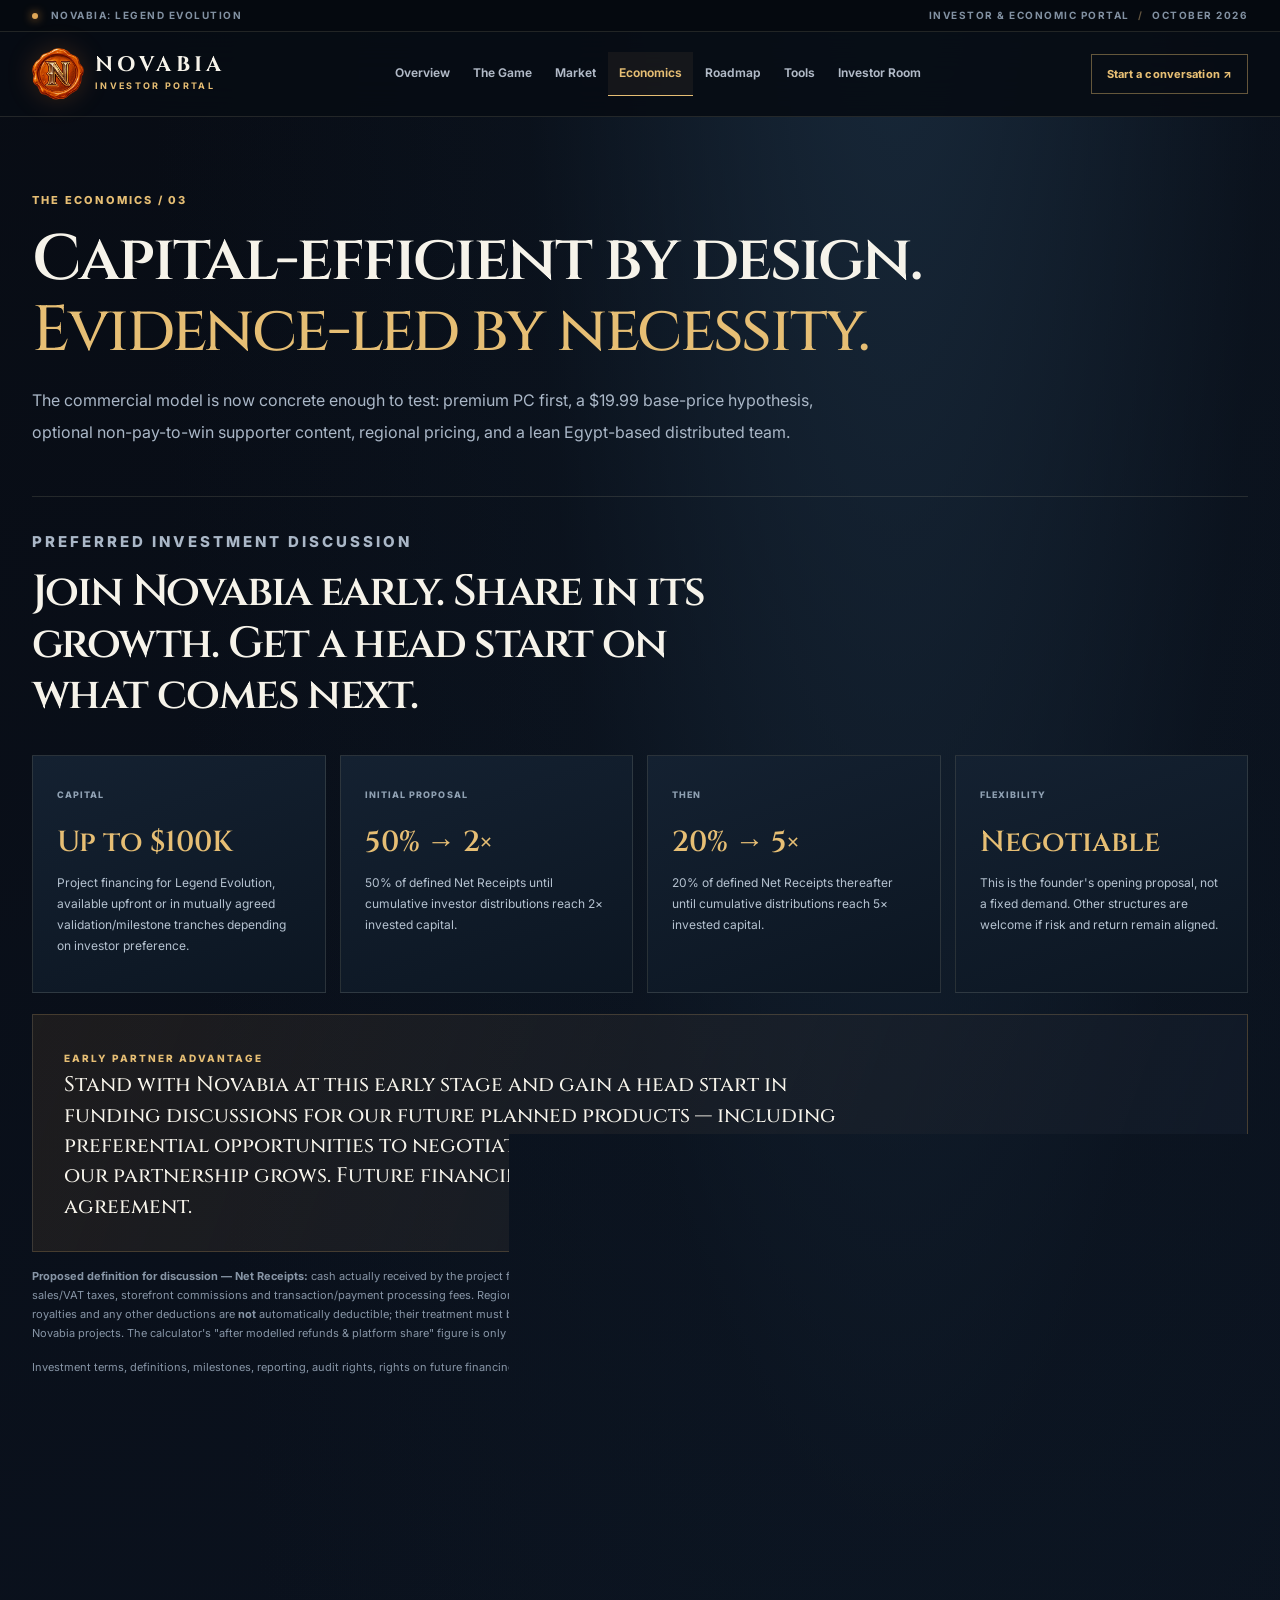
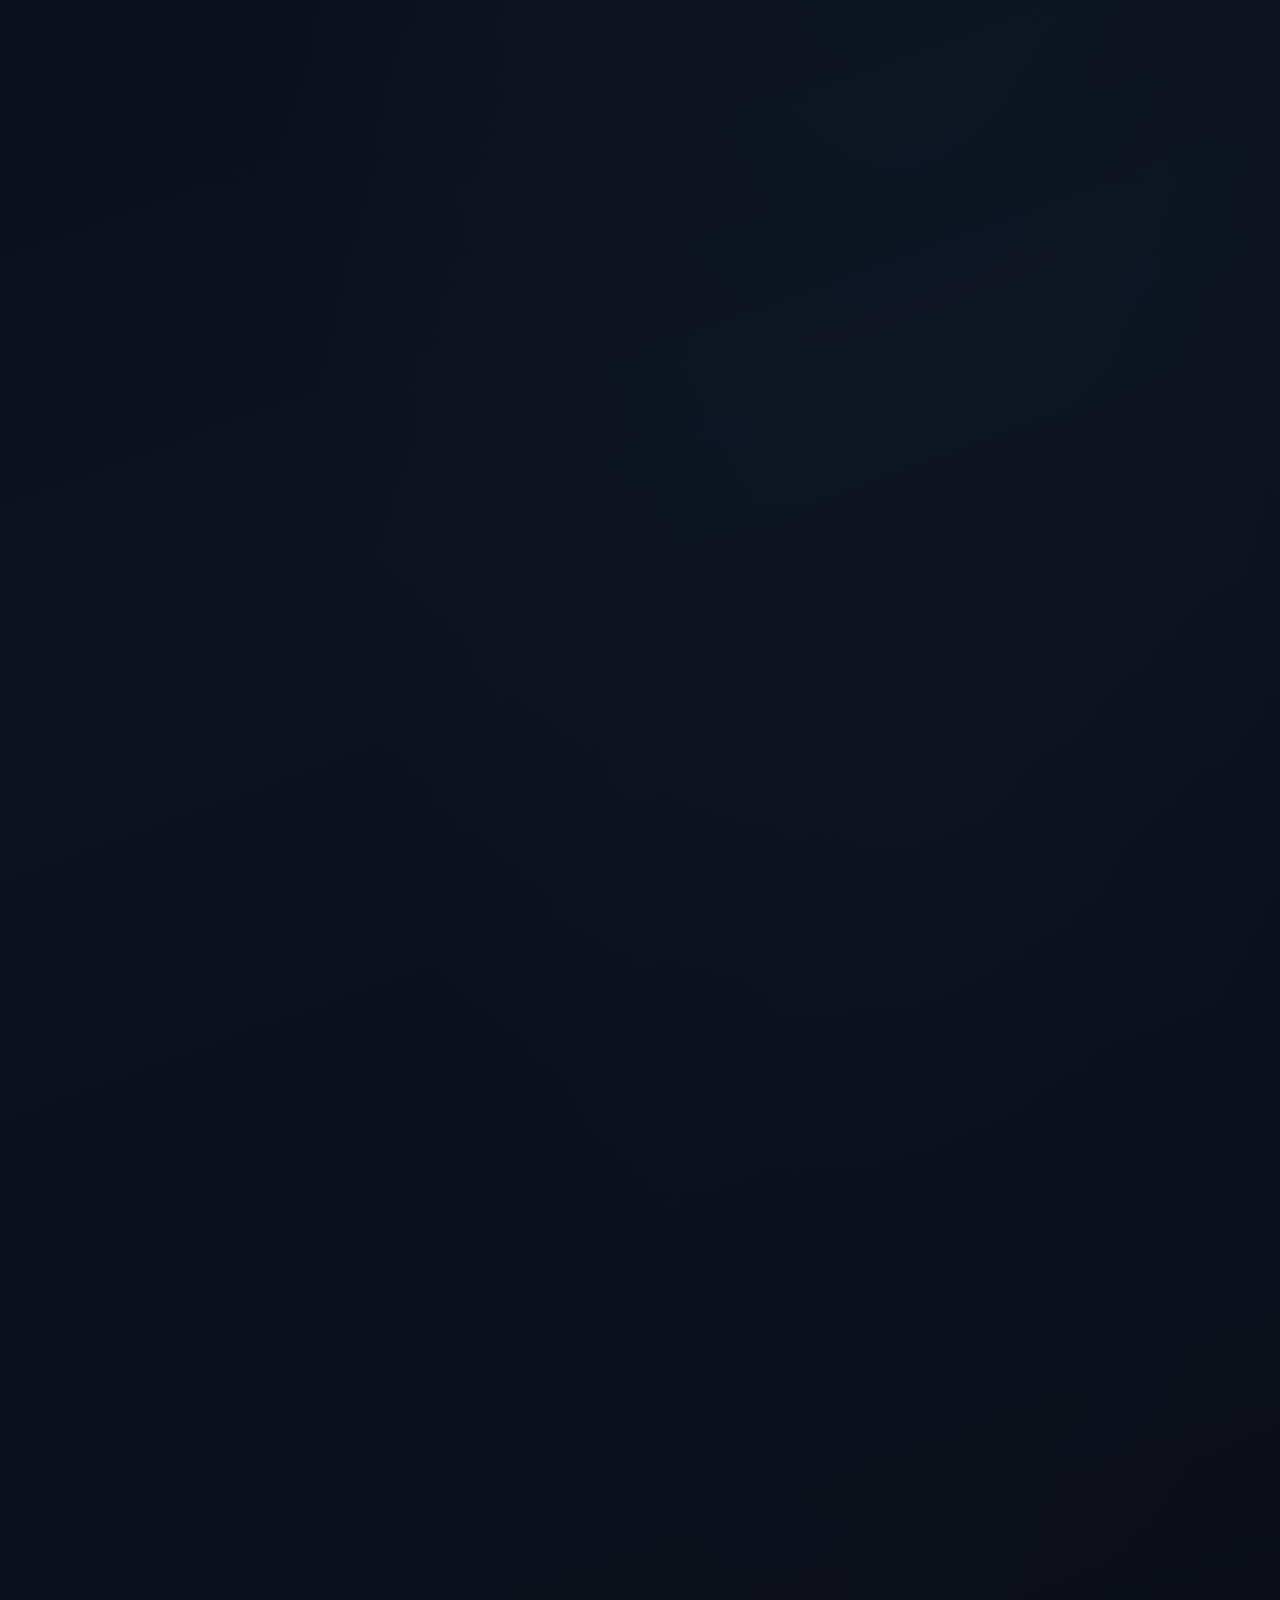
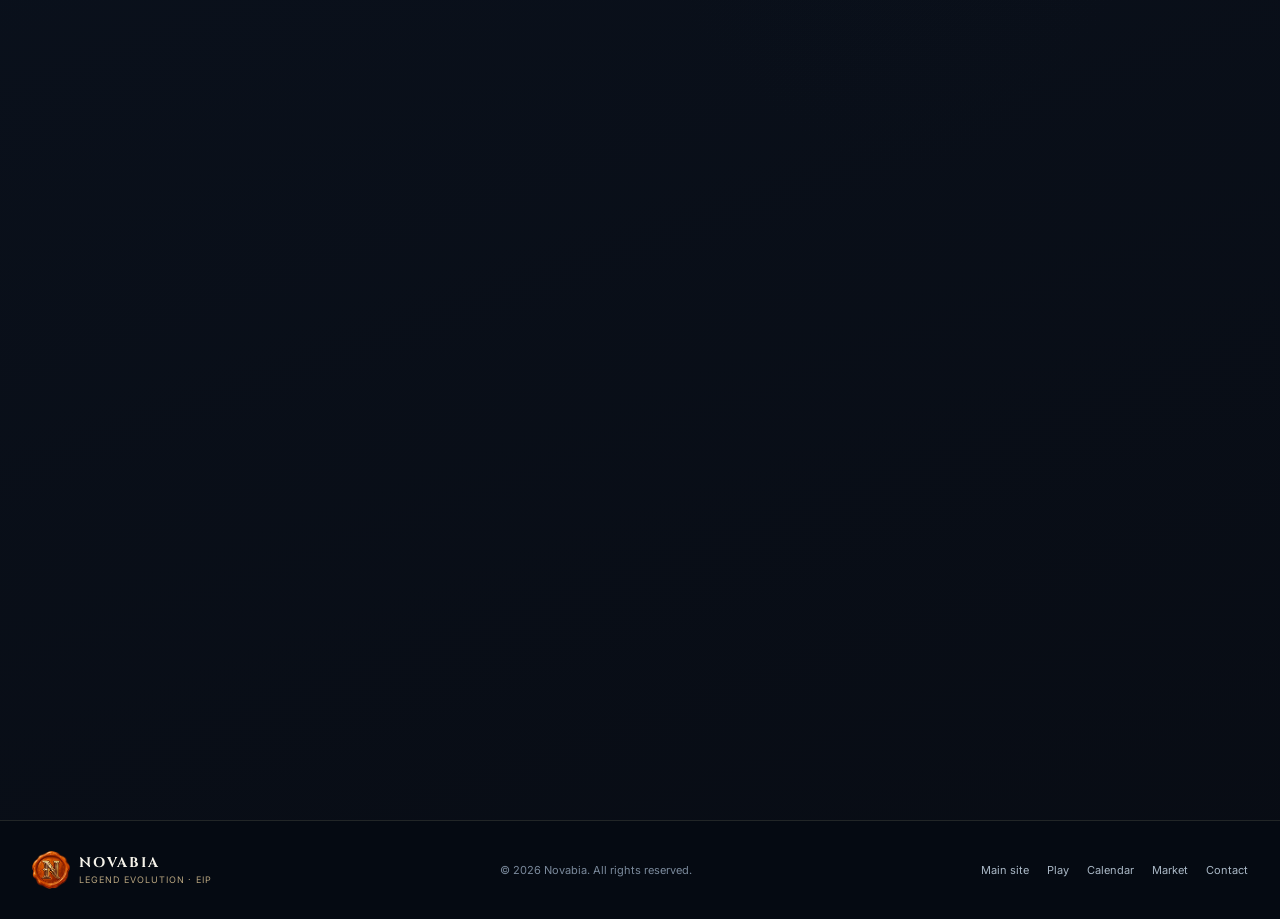
==== commit aaf52364: "Clarify $10K corporate, legal and IP setup scope without changing EIP funding ask" ====
--- a/economics/index.html
+++ b/economics/index.html
@@ -86,14 +86,20 @@
         <div class="section-intro"><p class="eyebrow">USE OF FUNDS</p><h2>Up to $100K for an 18-month validation and launch-readiness runway.</h2><p>The budget includes a working-capital reserve because this is the founder's first incorporation and because successful market tests may justify reallocating more capital toward marketing.</p></div>
         <div class="budget-grid">
           <div class="budget-row"><span>Core team, founder & coworking</span><strong>$24,300</strong></div>
-          <div class="budget-row"><span>Company incorporation & setup</span><strong>$10,000</strong></div>
+          <div class="budget-row"><span>Corporate Incorporation, Legal Compliance &amp; Intellectual Property Protection</span><strong>$10,000</strong></div>
           <div class="budget-row"><span>Marketing & commercial validation</span><strong>$25,000</strong></div>
           <div class="budget-row"><span>VFX / UI / animation / audio / specialists</span><strong>$10,000</strong></div>
           <div class="budget-row"><span>Company-owned hardware, AI & production tools</span><strong>$11,500</strong></div>
           <div class="budget-row"><span>QA, external testing & localization</span><strong>$5,000</strong></div>
-          <div class="budget-row"><span>Legal, accounting & compliance</span><strong>$2,500</strong></div>
+          <div class="budget-row"><span>Ongoing accounting, statutory filings &amp; compliance</span><strong>$2,500</strong></div>
           <div class="budget-row"><span>Working-capital / commercialization reserve</span><strong>$11,700</strong></div>
           <div class="budget-row total"><span>TOTAL MAXIMUM RAISE</span><strong>$100,000</strong></div>
+        </div>
+        <div class="side-panel" style="margin-top:16px">
+          <span class="number-label">SETUP, RIGHTS &amp; READINESS · $10,000</span>
+          <h3>One initial legal and IP readiness allocation — not a $10,000 incorporation fee.</h3>
+          <p>The proposed allowance covers Egypt and potential UAE company formation and related registration costs; cross-border corporate, tax and contract advice; professional review of the game and website Privacy Policy and Terms of Service; documentation of ownership and assignments for Novabia's code, characters, artwork and other original IP; and prioritized trademark and other applicable IP filings.</p>
+          <p>Jurisdictions, legal structure, filing sequence and actual costs remain subject to professional advice and quotations. The separate <strong>$2,500 ongoing line</strong> is reserved for bookkeeping, statutory filings and routine compliance across the 18-month runway. These activities are not double-counted in the initial $10,000 allocation.</p>
         </div>
         <p class="fineprint">Novabia does not intend to accept capital that cannot be deployed productively. If the agreed plan requires less capital, taking less can reduce financing cost and future revenue participation.</p>
       </div>
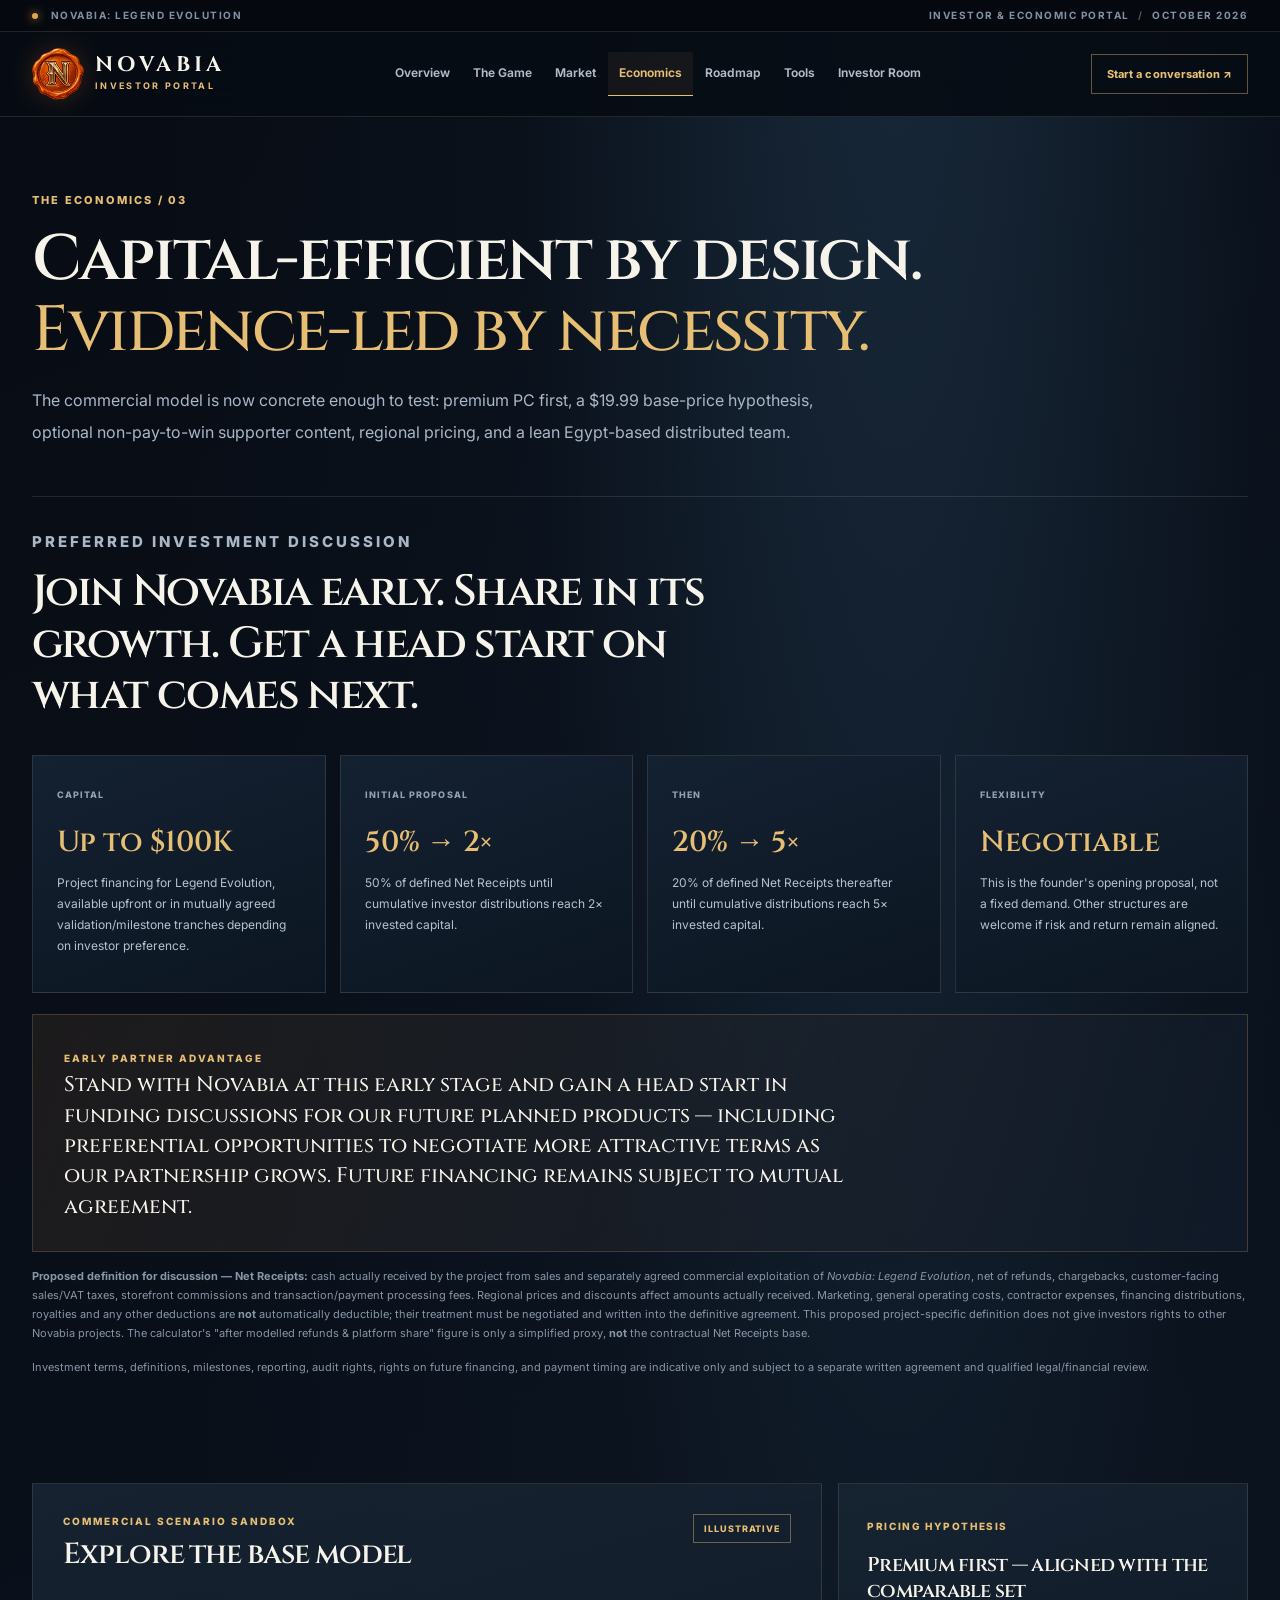
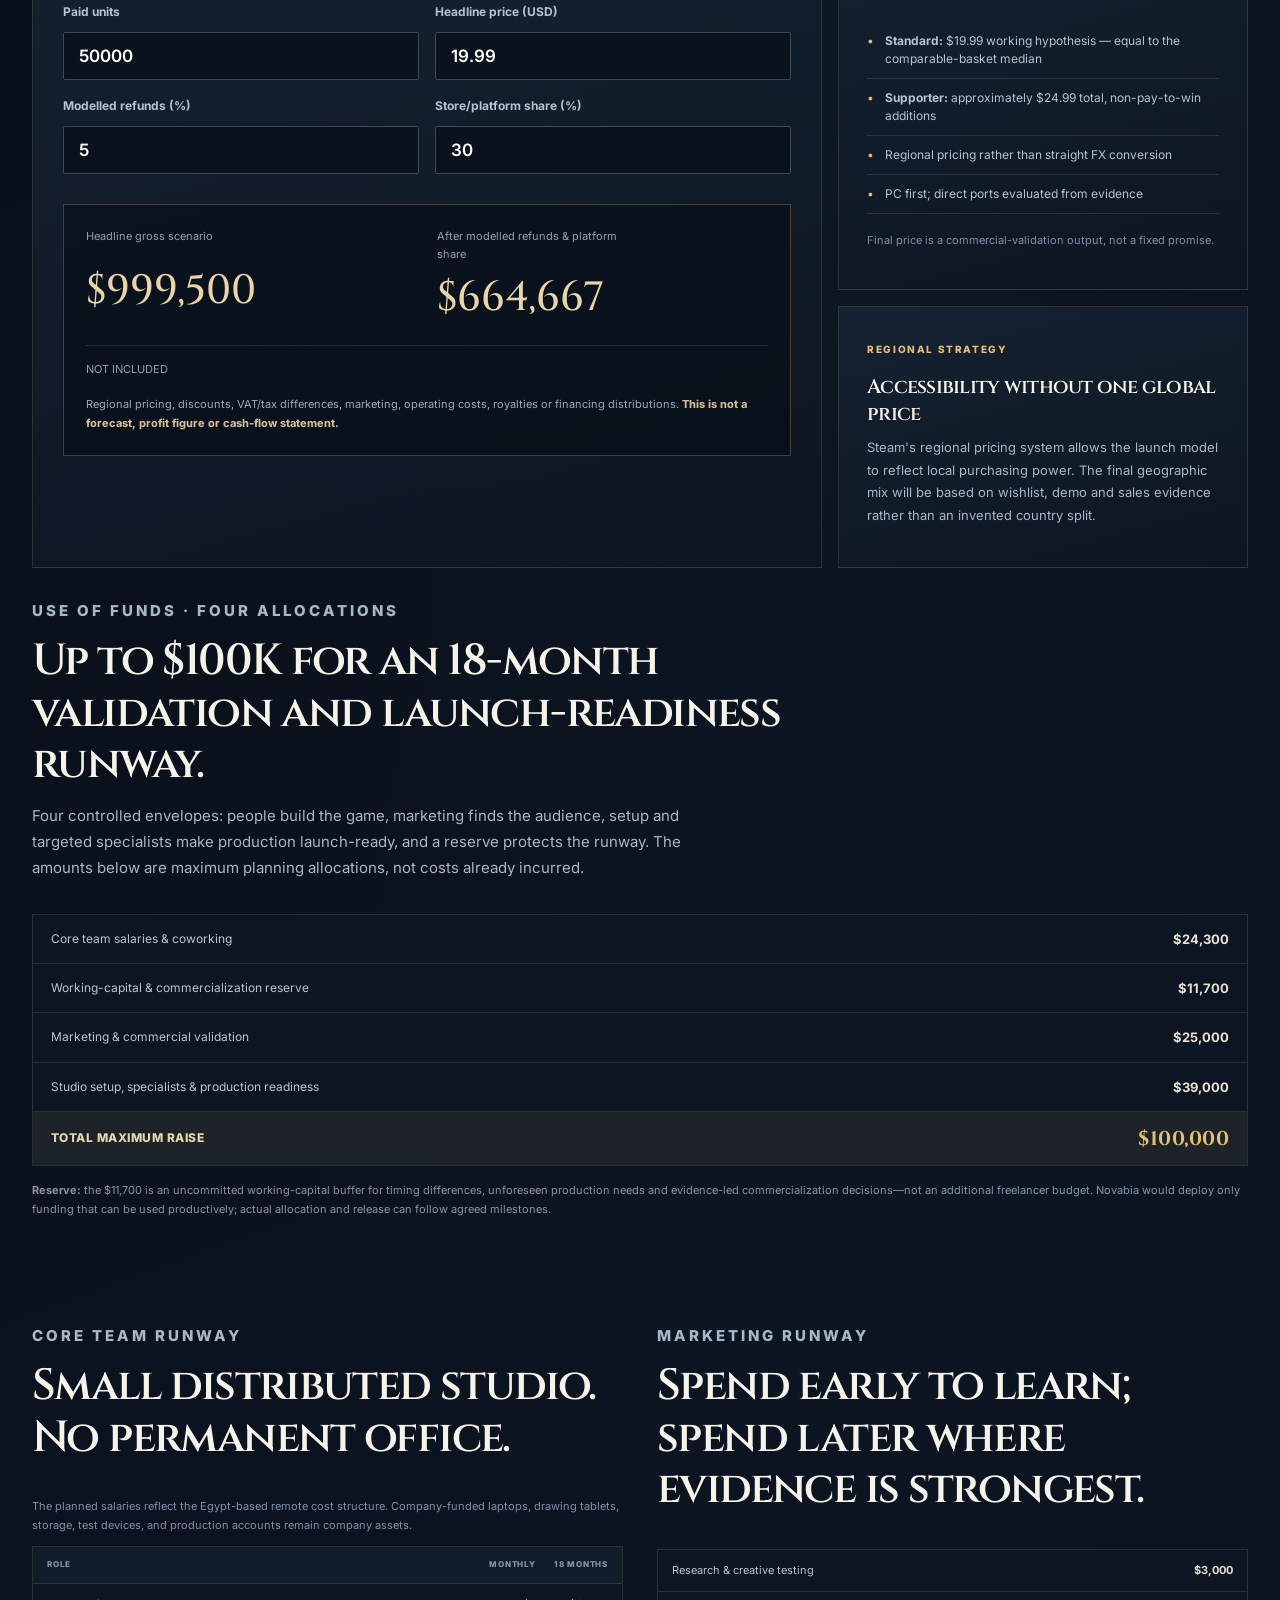
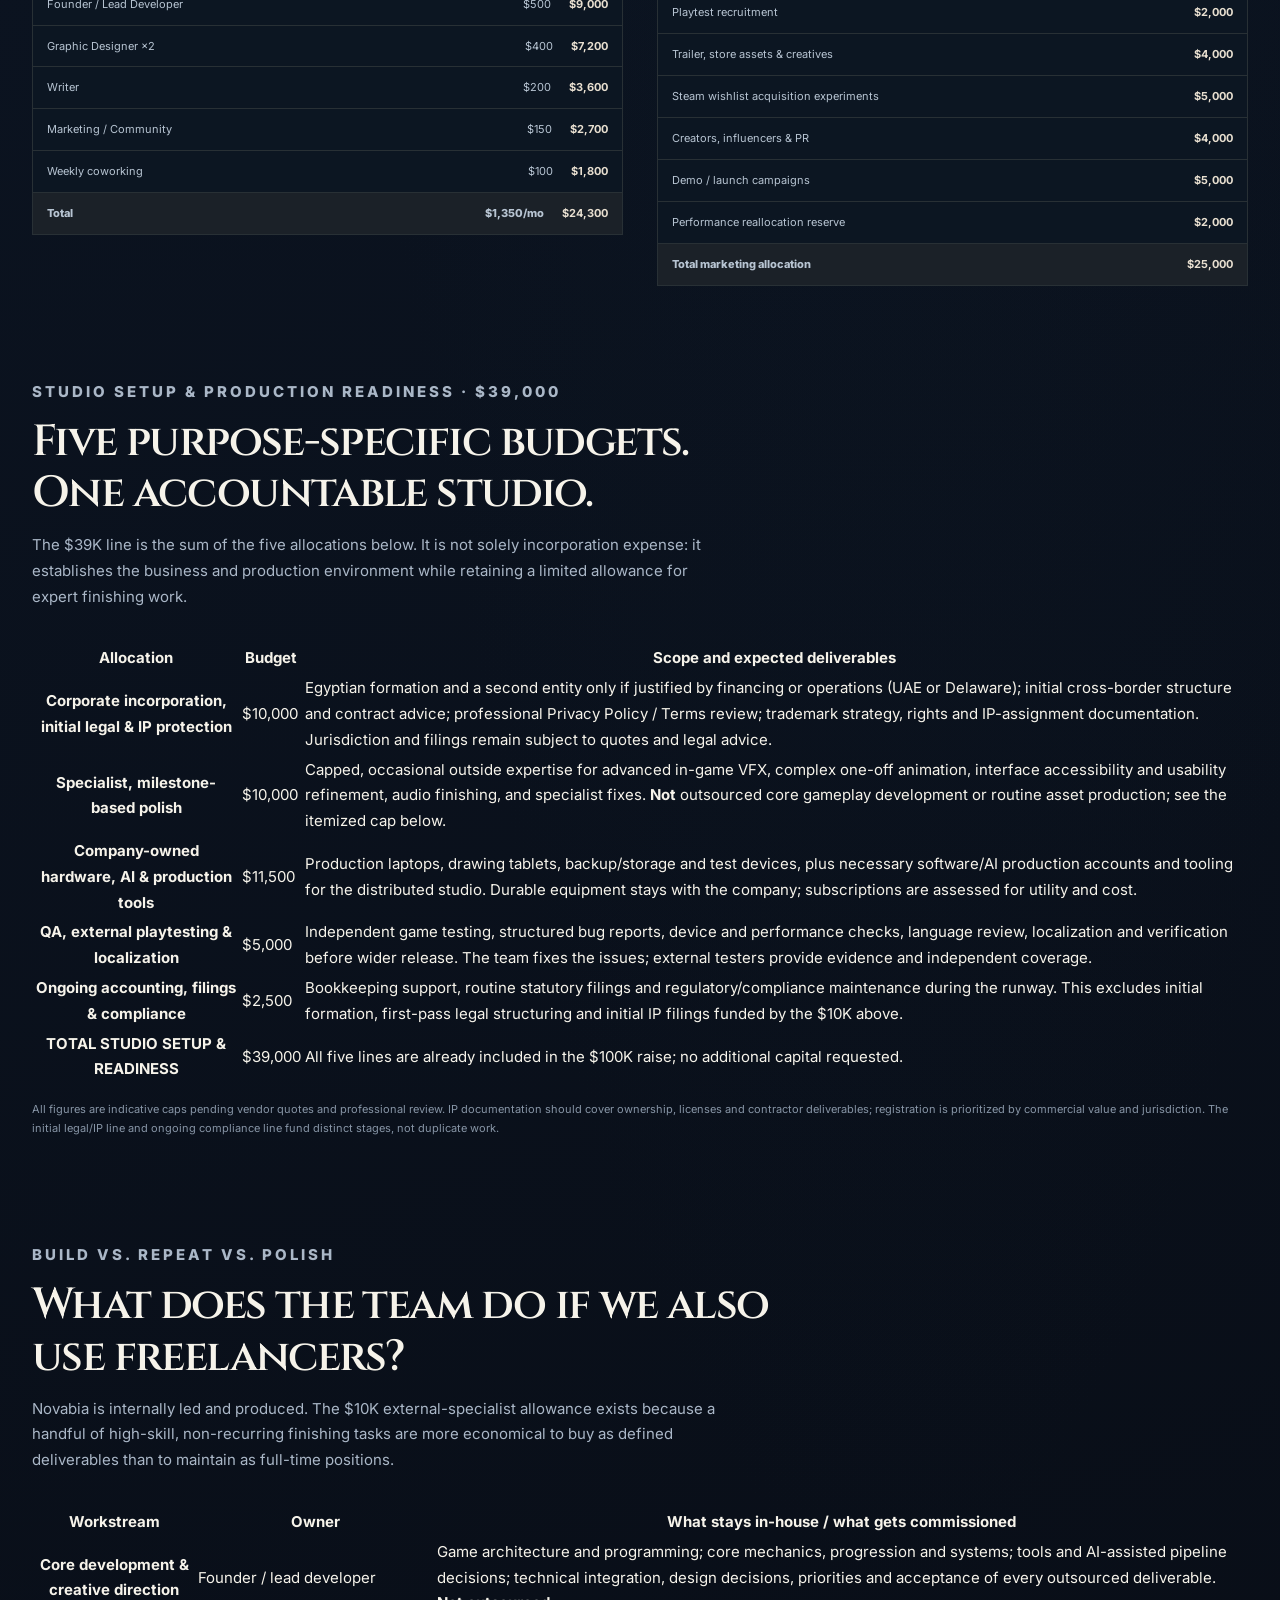
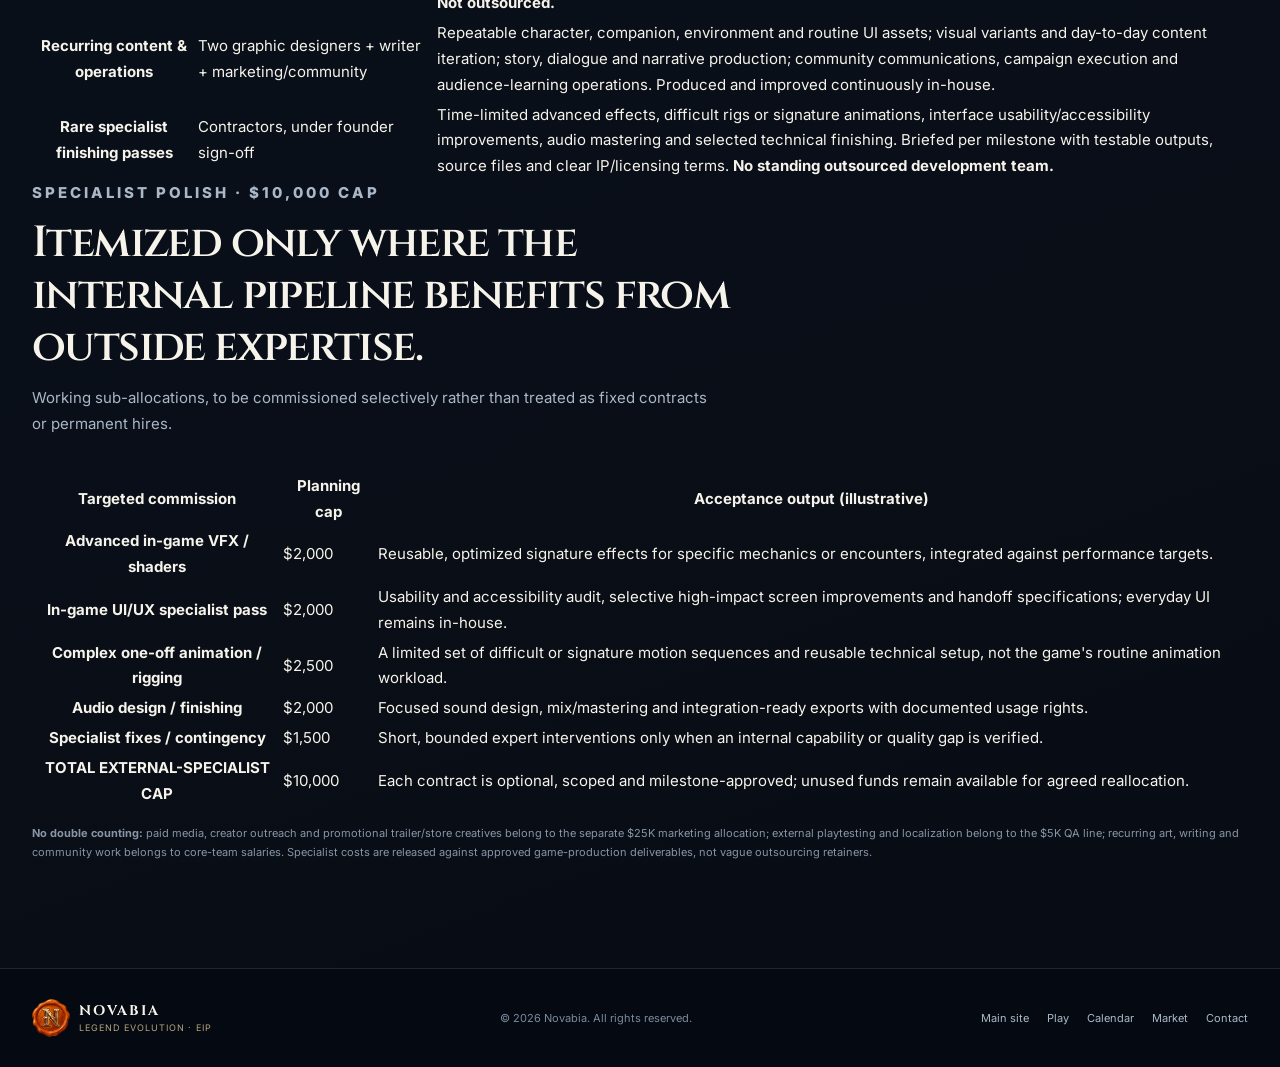
==== commit 64d2598c: "Reframe EIP budget as four allocations and itemize $39K setup with in-house vs freelancer ownership" ====
--- a/economics/index.html
+++ b/economics/index.html
@@ -82,26 +82,16 @@
         </div>
       </div>
 
-      <div class="shell section-spacer">
-        <div class="section-intro"><p class="eyebrow">USE OF FUNDS</p><h2>Up to $100K for an 18-month validation and launch-readiness runway.</h2><p>The budget includes a working-capital reserve because this is the founder's first incorporation and because successful market tests may justify reallocating more capital toward marketing.</p></div>
+      <div class="shell section-spacer" id="funding-allocation">
+        <div class="section-intro"><p class="eyebrow">USE OF FUNDS · FOUR ALLOCATIONS</p><h2>Up to $100K for an 18-month validation and launch-readiness runway.</h2><p>Four controlled envelopes: people build the game, marketing finds the audience, setup and targeted specialists make production launch-ready, and a reserve protects the runway. The amounts below are maximum planning allocations, not costs already incurred.</p></div>
         <div class="budget-grid">
-          <div class="budget-row"><span>Core team, founder & coworking</span><strong>$24,300</strong></div>
-          <div class="budget-row"><span>Corporate Incorporation, Legal Compliance &amp; Intellectual Property Protection</span><strong>$10,000</strong></div>
-          <div class="budget-row"><span>Marketing & commercial validation</span><strong>$25,000</strong></div>
-          <div class="budget-row"><span>VFX / UI / animation / audio / specialists</span><strong>$10,000</strong></div>
-          <div class="budget-row"><span>Company-owned hardware, AI & production tools</span><strong>$11,500</strong></div>
-          <div class="budget-row"><span>QA, external testing & localization</span><strong>$5,000</strong></div>
-          <div class="budget-row"><span>Ongoing accounting, statutory filings &amp; compliance</span><strong>$2,500</strong></div>
-          <div class="budget-row"><span>Working-capital / commercialization reserve</span><strong>$11,700</strong></div>
+          <div class="budget-row"><span>Core team salaries &amp; coworking</span><strong>$24,300</strong></div>
+          <div class="budget-row"><span>Working-capital &amp; commercialization reserve</span><strong>$11,700</strong></div>
+          <div class="budget-row"><span>Marketing &amp; commercial validation</span><strong>$25,000</strong></div>
+          <div class="budget-row"><span>Studio setup, specialists &amp; production readiness</span><strong>$39,000</strong></div>
           <div class="budget-row total"><span>TOTAL MAXIMUM RAISE</span><strong>$100,000</strong></div>
         </div>
-        <div class="side-panel" style="margin-top:16px">
-          <span class="number-label">SETUP, RIGHTS &amp; READINESS · $10,000</span>
-          <h3>One initial legal and IP readiness allocation — not a $10,000 incorporation fee.</h3>
-          <p>The proposed allowance covers Egypt and potential UAE company formation and related registration costs; cross-border corporate, tax and contract advice; professional review of the game and website Privacy Policy and Terms of Service; documentation of ownership and assignments for Novabia's code, characters, artwork and other original IP; and prioritized trademark and other applicable IP filings.</p>
-          <p>Jurisdictions, legal structure, filing sequence and actual costs remain subject to professional advice and quotations. The separate <strong>$2,500 ongoing line</strong> is reserved for bookkeeping, statutory filings and routine compliance across the 18-month runway. These activities are not double-counted in the initial $10,000 allocation.</p>
-        </div>
-        <p class="fineprint">Novabia does not intend to accept capital that cannot be deployed productively. If the agreed plan requires less capital, taking less can reduce financing cost and future revenue participation.</p>
+        <p class="fineprint"><strong>Reserve:</strong> the $11,700 is an uncommitted working-capital buffer for timing differences, unforeseen production needs and evidence-led commercialization decisions—not an additional freelancer budget. Novabia would deploy only funding that can be used productively; actual allocation and release can follow agreed milestones.</p>
       </div>
 
       <div class="shell section-spacer compact-top">
@@ -135,6 +125,53 @@
         </div>
       </div>
 
+      <div class="shell section-spacer compact-top" id="setup-breakdown">
+        <div class="section-intro"><p class="eyebrow">STUDIO SETUP &amp; PRODUCTION READINESS · $39,000</p><h2>Five purpose-specific budgets. One accountable studio.</h2><p>The $39K line is the sum of the five allocations below. It is not solely incorporation expense: it establishes the business and production environment while retaining a limited allowance for expert finishing work.</p></div>
+        <div class="fund-detail-wrap">
+          <table class="fund-detail-table">
+            <thead><tr><th scope="col">Allocation</th><th scope="col">Budget</th><th scope="col">Scope and expected deliverables</th></tr></thead>
+            <tbody>
+              <tr><th scope="row" data-label="Allocation">Corporate incorporation, initial legal &amp; IP protection</th><td data-label="Budget">$10,000</td><td data-label="Scope">Egyptian formation and a second entity only if justified by financing or operations (UAE or Delaware); initial cross-border structure and contract advice; professional Privacy Policy / Terms review; trademark strategy, rights and IP-assignment documentation. Jurisdiction and filings remain subject to quotes and legal advice.</td></tr>
+              <tr><th scope="row" data-label="Allocation">Specialist, milestone-based polish</th><td data-label="Budget">$10,000</td><td data-label="Scope">Capped, occasional outside expertise for advanced in-game VFX, complex one-off animation, interface accessibility and usability refinement, audio finishing, and specialist fixes. <strong>Not</strong> outsourced core gameplay development or routine asset production; see the itemized cap below.</td></tr>
+              <tr><th scope="row" data-label="Allocation">Company-owned hardware, AI &amp; production tools</th><td data-label="Budget">$11,500</td><td data-label="Scope">Production laptops, drawing tablets, backup/storage and test devices, plus necessary software/AI production accounts and tooling for the distributed studio. Durable equipment stays with the company; subscriptions are assessed for utility and cost.</td></tr>
+              <tr><th scope="row" data-label="Allocation">QA, external playtesting &amp; localization</th><td data-label="Budget">$5,000</td><td data-label="Scope">Independent game testing, structured bug reports, device and performance checks, language review, localization and verification before wider release. The team fixes the issues; external testers provide evidence and independent coverage.</td></tr>
+              <tr><th scope="row" data-label="Allocation">Ongoing accounting, filings &amp; compliance</th><td data-label="Budget">$2,500</td><td data-label="Scope">Bookkeeping support, routine statutory filings and regulatory/compliance maintenance during the runway. This excludes initial formation, first-pass legal structuring and initial IP filings funded by the $10K above.</td></tr>
+              <tr class="fund-total"><th scope="row">TOTAL STUDIO SETUP &amp; READINESS</th><td>$39,000</td><td>All five lines are already included in the $100K raise; no additional capital requested.</td></tr>
+            </tbody>
+          </table>
+        </div>
+        <p class="fineprint">All figures are indicative caps pending vendor quotes and professional review. IP documentation should cover ownership, licenses and contractor deliverables; registration is prioritized by commercial value and jurisdiction. The initial legal/IP line and ongoing compliance line fund distinct stages, not duplicate work.</p>
+      </div>
+
+      <div class="shell section-spacer compact-top" id="production-ownership">
+        <div class="section-intro"><p class="eyebrow">BUILD VS. REPEAT VS. POLISH</p><h2>What does the team do if we also use freelancers?</h2><p>Novabia is internally led and produced. The $10K external-specialist allowance exists because a handful of high-skill, non-recurring finishing tasks are more economical to buy as defined deliverables than to maintain as full-time positions.</p></div>
+        <div class="fund-detail-wrap">
+          <table class="fund-detail-table ownership-table">
+            <thead><tr><th scope="col">Workstream</th><th scope="col">Owner</th><th scope="col">What stays in-house / what gets commissioned</th></tr></thead>
+            <tbody>
+              <tr><th scope="row" data-label="Workstream">Core development &amp; creative direction</th><td data-label="Owner">Founder / lead developer</td><td data-label="Responsibilities">Game architecture and programming; core mechanics, progression and systems; tools and AI-assisted pipeline decisions; technical integration, design decisions, priorities and acceptance of every outsourced deliverable. <strong>Not outsourced.</strong></td></tr>
+              <tr><th scope="row" data-label="Workstream">Recurring content &amp; operations</th><td data-label="Owner">Two graphic designers + writer + marketing/community</td><td data-label="Responsibilities">Repeatable character, companion, environment and routine UI assets; visual variants and day-to-day content iteration; story, dialogue and narrative production; community communications, campaign execution and audience-learning operations. Produced and improved continuously in-house.</td></tr>
+              <tr><th scope="row" data-label="Workstream">Rare specialist finishing passes</th><td data-label="Owner">Contractors, under founder sign-off</td><td data-label="Responsibilities">Time-limited advanced effects, difficult rigs or signature animations, interface usability/accessibility improvements, audio mastering and selected technical finishing. Briefed per milestone with testable outputs, source files and clear IP/licensing terms. <strong>No standing outsourced development team.</strong></td></tr>
+            </tbody>
+          </table>
+        </div>
+        <div class="section-intro fund-subheading"><p class="eyebrow">SPECIALIST POLISH · $10,000 CAP</p><h2>Itemized only where the internal pipeline benefits from outside expertise.</h2><p>Working sub-allocations, to be commissioned selectively rather than treated as fixed contracts or permanent hires.</p></div>
+        <div class="fund-detail-wrap">
+          <table class="fund-detail-table specialist-table">
+            <thead><tr><th scope="col">Targeted commission</th><th scope="col">Planning cap</th><th scope="col">Acceptance output (illustrative)</th></tr></thead>
+            <tbody>
+              <tr><th scope="row" data-label="Commission">Advanced in-game VFX / shaders</th><td data-label="Cap">$2,000</td><td data-label="Deliverable">Reusable, optimized signature effects for specific mechanics or encounters, integrated against performance targets.</td></tr>
+              <tr><th scope="row" data-label="Commission">In-game UI/UX specialist pass</th><td data-label="Cap">$2,000</td><td data-label="Deliverable">Usability and accessibility audit, selective high-impact screen improvements and handoff specifications; everyday UI remains in-house.</td></tr>
+              <tr><th scope="row" data-label="Commission">Complex one-off animation / rigging</th><td data-label="Cap">$2,500</td><td data-label="Deliverable">A limited set of difficult or signature motion sequences and reusable technical setup, not the game's routine animation workload.</td></tr>
+              <tr><th scope="row" data-label="Commission">Audio design / finishing</th><td data-label="Cap">$2,000</td><td data-label="Deliverable">Focused sound design, mix/mastering and integration-ready exports with documented usage rights.</td></tr>
+              <tr><th scope="row" data-label="Commission">Specialist fixes / contingency</th><td data-label="Cap">$1,500</td><td data-label="Deliverable">Short, bounded expert interventions only when an internal capability or quality gap is verified.</td></tr>
+              <tr class="fund-total"><th scope="row">TOTAL EXTERNAL-SPECIALIST CAP</th><td>$10,000</td><td>Each contract is optional, scoped and milestone-approved; unused funds remain available for agreed reallocation.</td></tr>
+            </tbody>
+          </table>
+        </div>
+        <p class="fineprint"><strong>No double counting:</strong> paid media, creator outreach and promotional trailer/store creatives belong to the separate $25K marketing allocation; external playtesting and localization belong to the $5K QA line; recurring art, writing and community work belongs to core-team salaries. Specialist costs are released against approved game-production deliverables, not vague outsourcing retainers.</p>
+      </div>
+
     </section>
   </main>
 
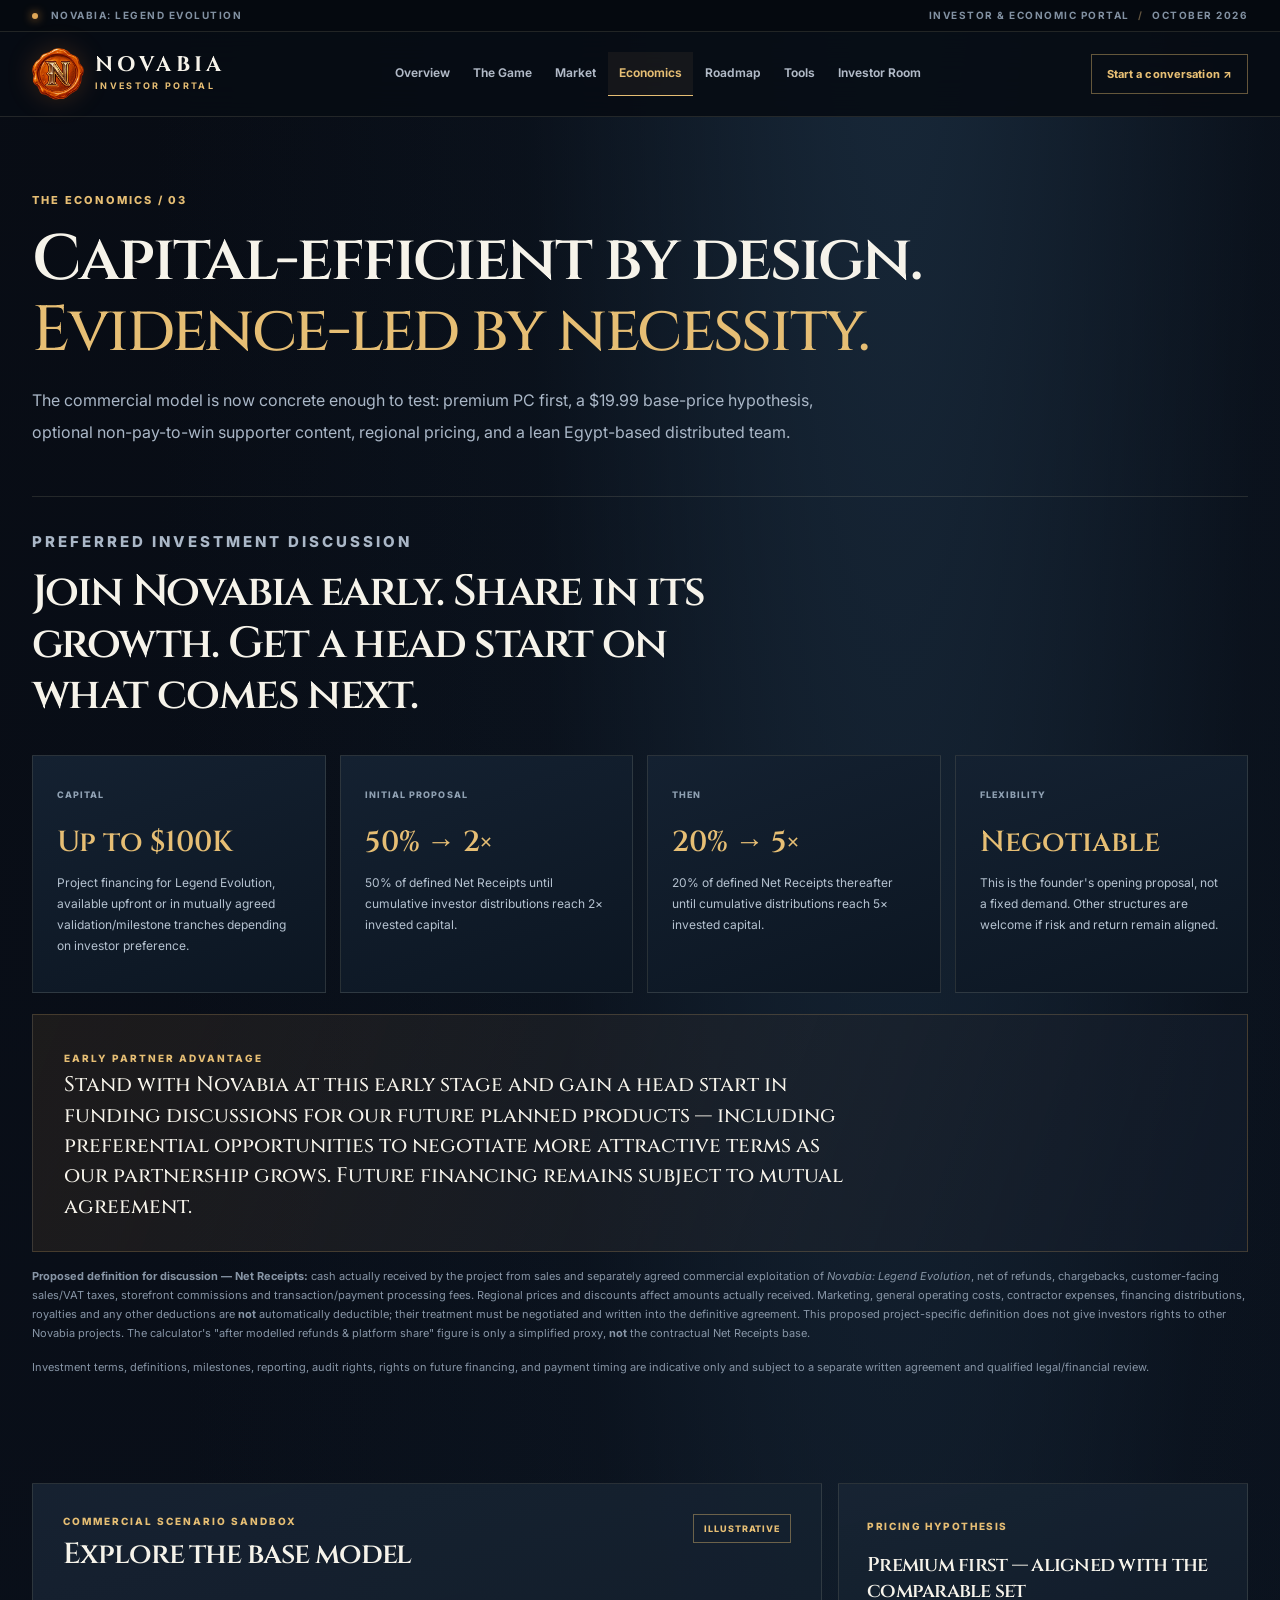
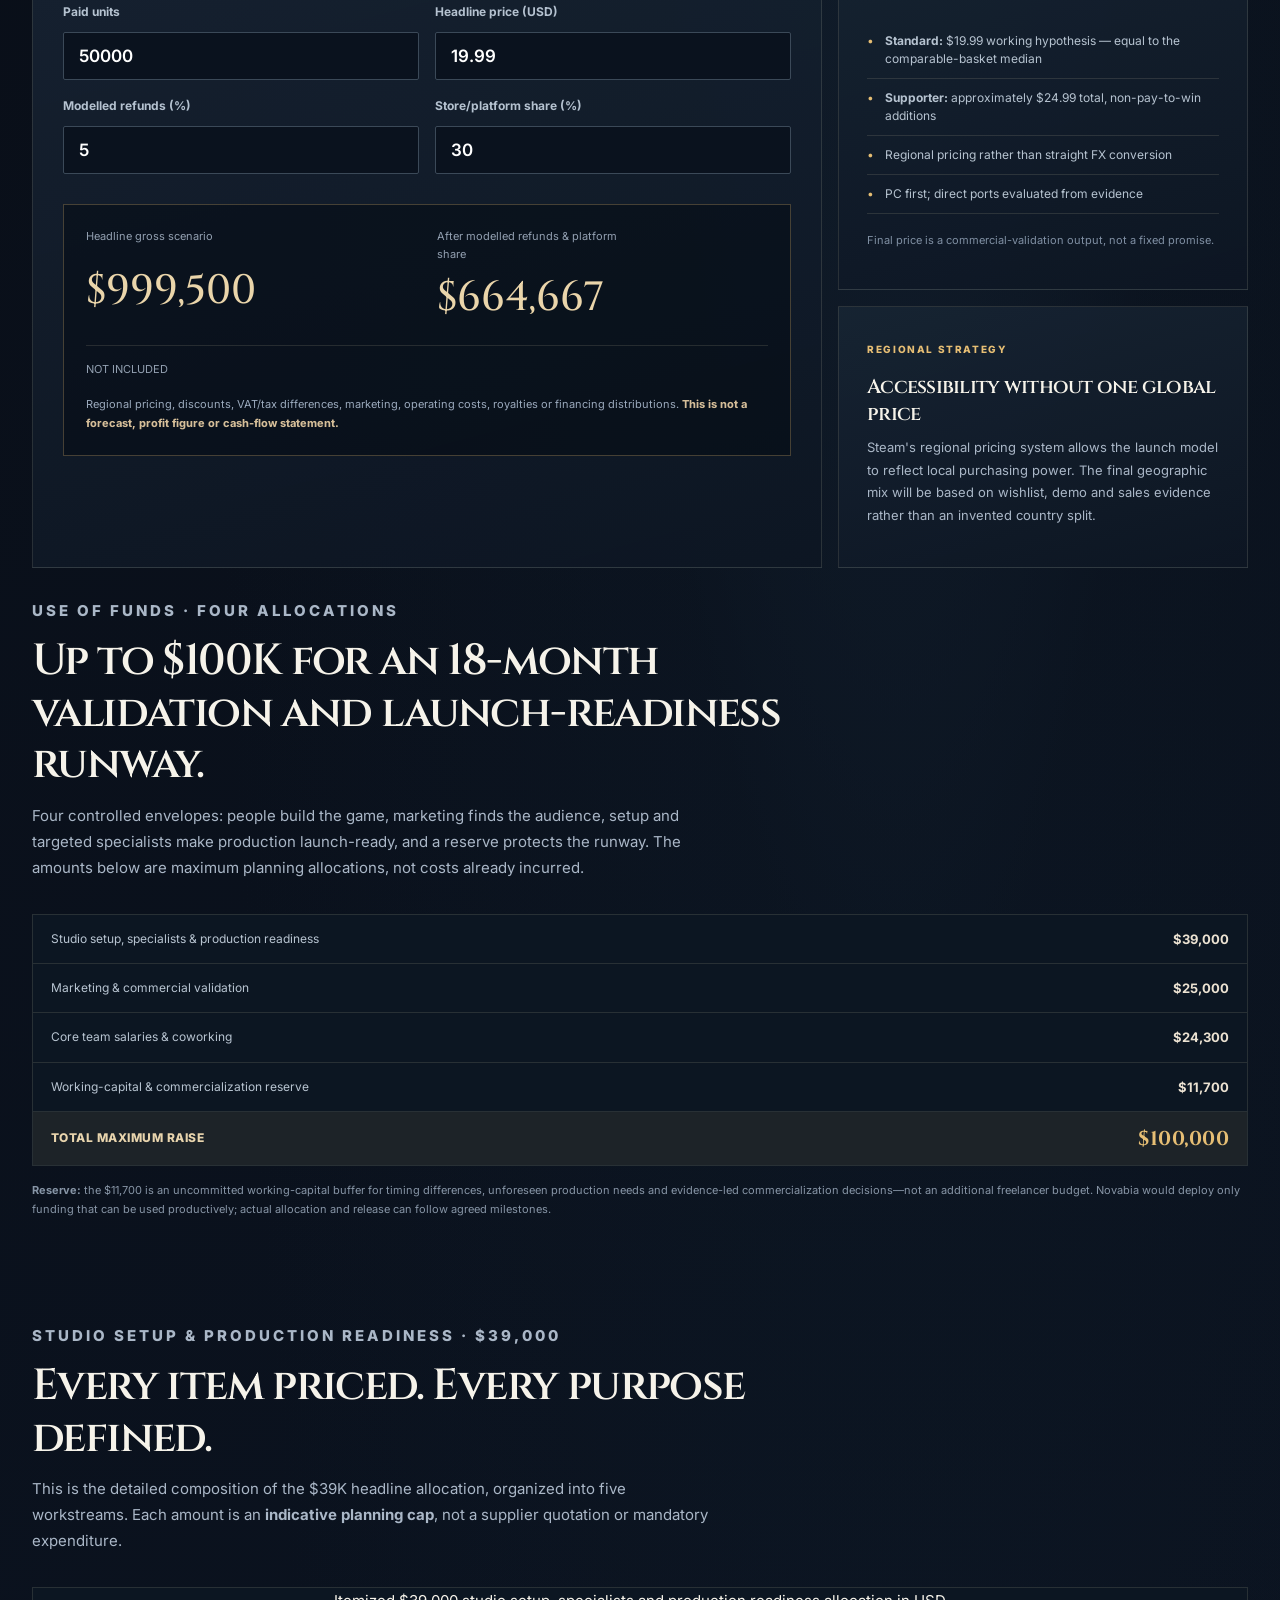
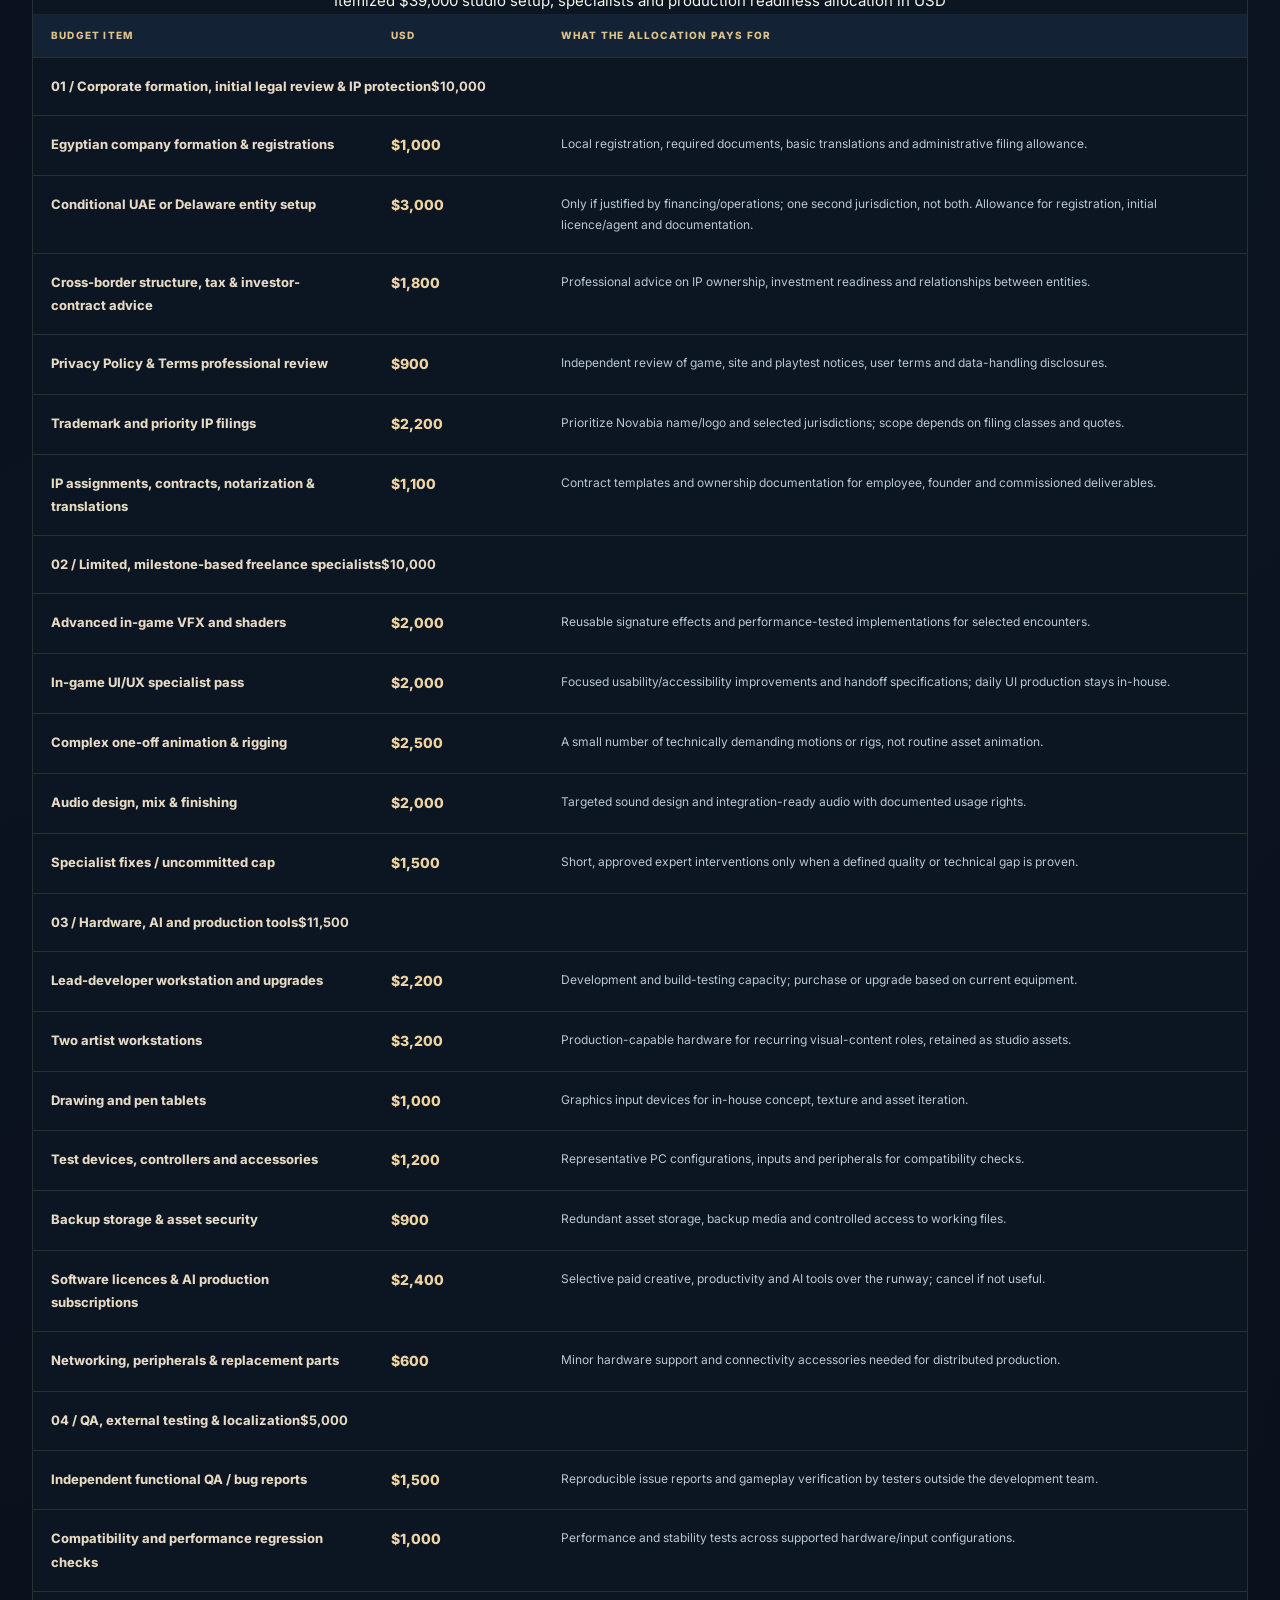
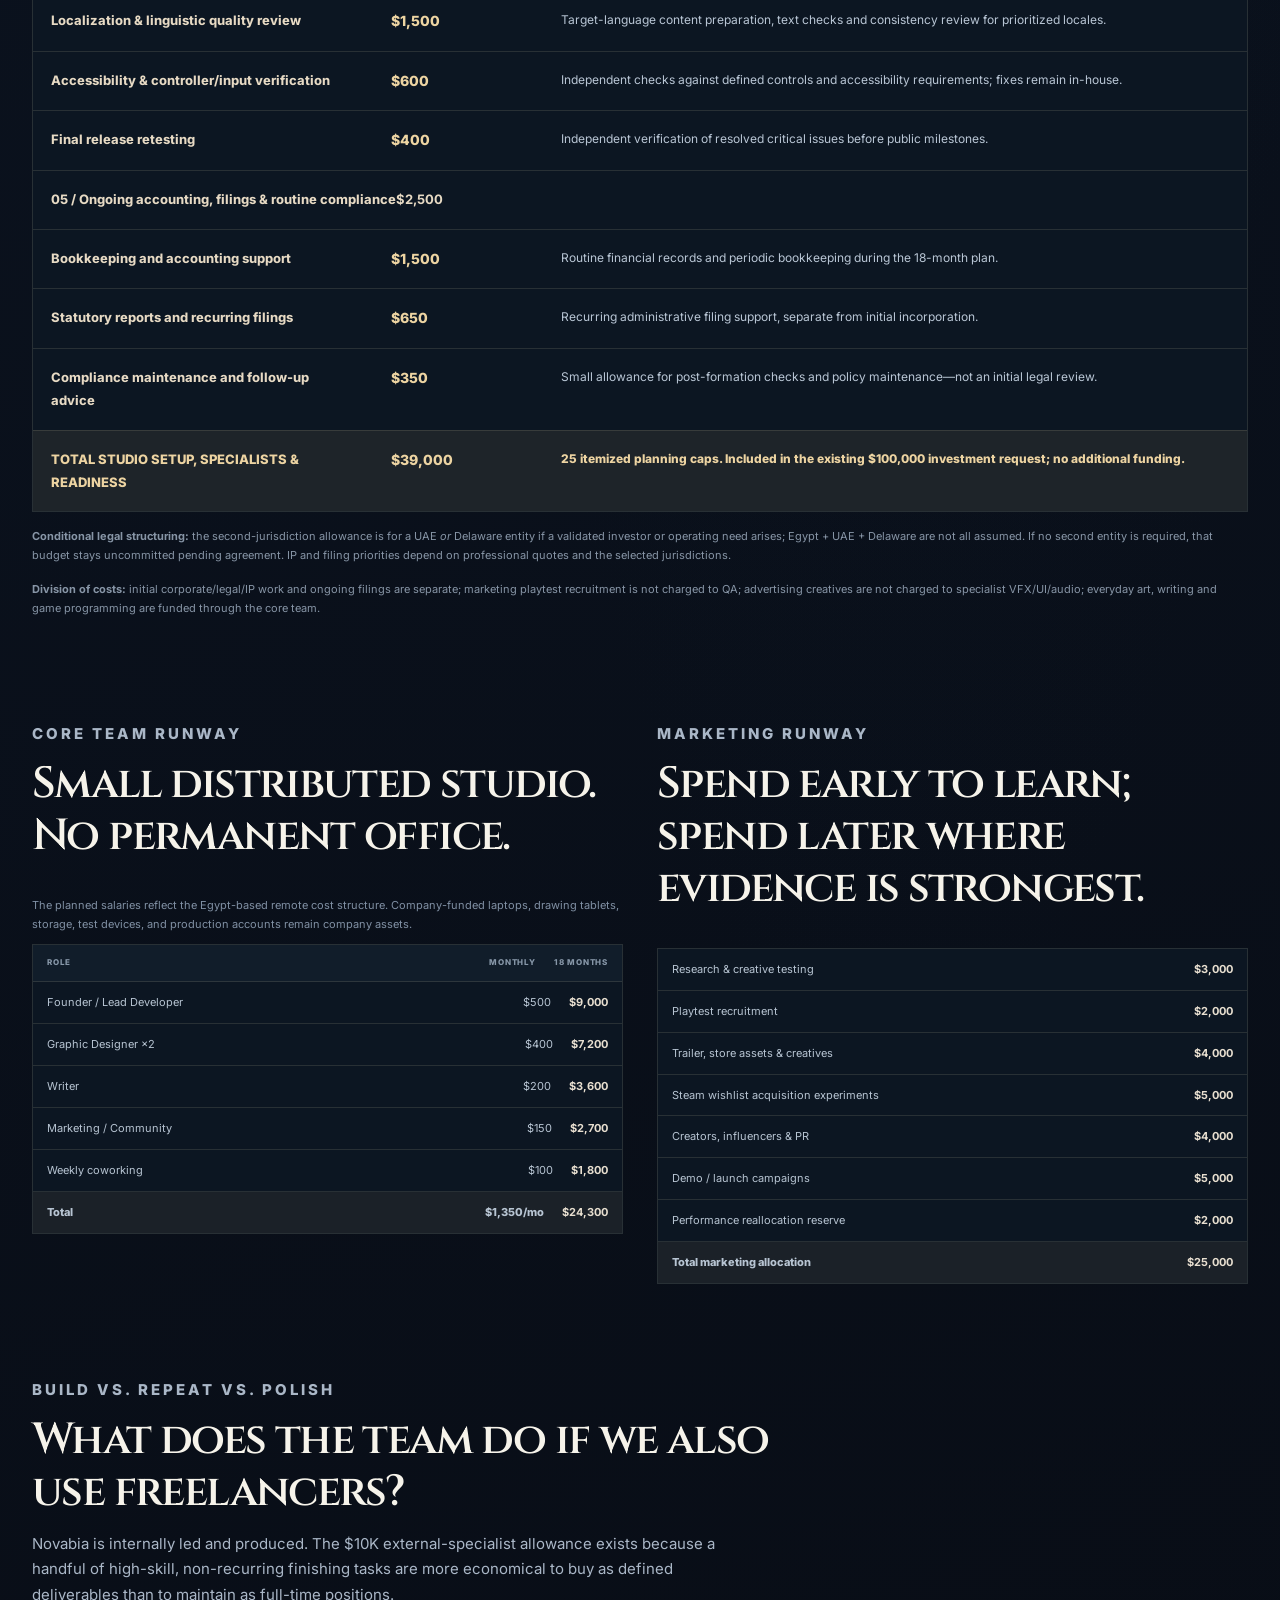
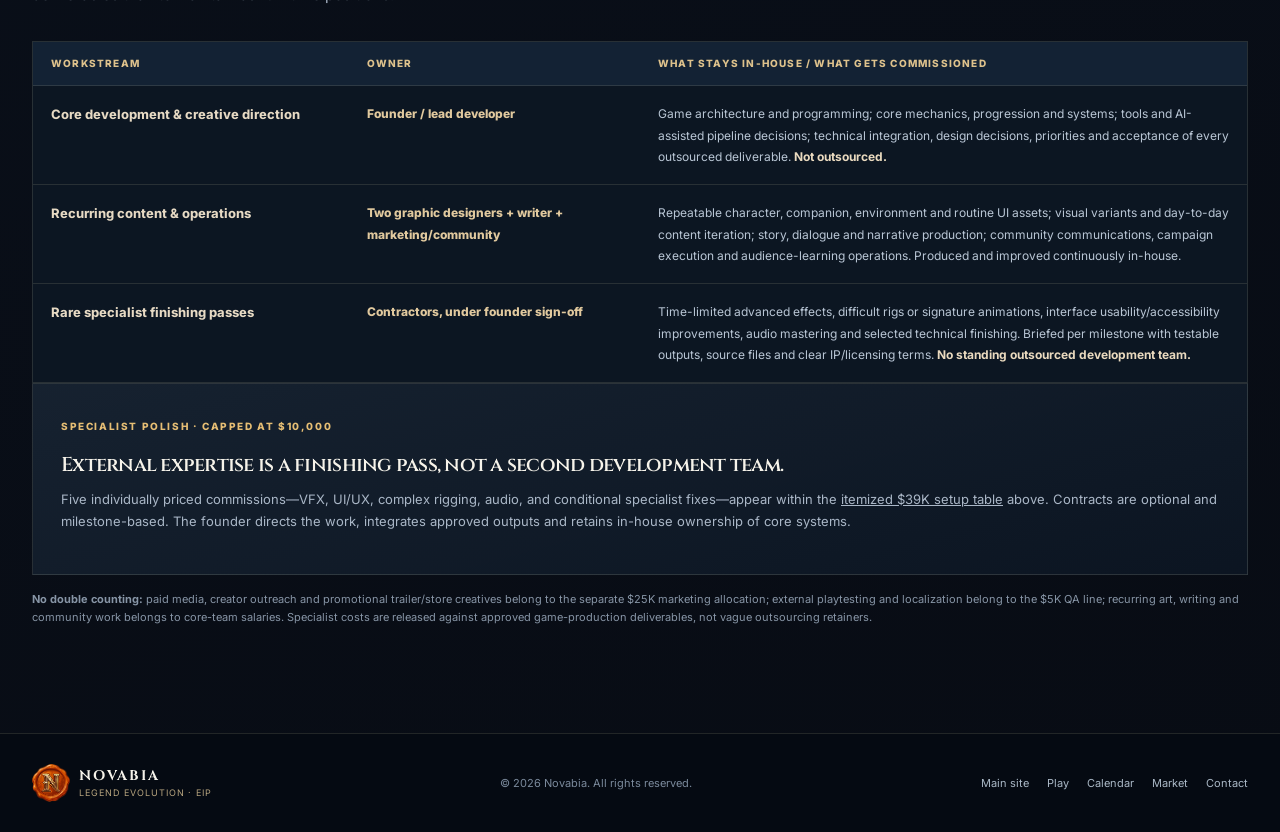
==== commit 698c9e35: "Order four EIP budget lines by size and itemize every $39K setup cost" ====
--- a/economics/index.html
+++ b/economics/index.html
@@ -85,13 +85,59 @@
       <div class="shell section-spacer" id="funding-allocation">
         <div class="section-intro"><p class="eyebrow">USE OF FUNDS · FOUR ALLOCATIONS</p><h2>Up to $100K for an 18-month validation and launch-readiness runway.</h2><p>Four controlled envelopes: people build the game, marketing finds the audience, setup and targeted specialists make production launch-ready, and a reserve protects the runway. The amounts below are maximum planning allocations, not costs already incurred.</p></div>
         <div class="budget-grid">
+          <div class="budget-row"><span>Studio setup, specialists &amp; production readiness</span><strong>$39,000</strong></div>
+          <div class="budget-row"><span>Marketing &amp; commercial validation</span><strong>$25,000</strong></div>
           <div class="budget-row"><span>Core team salaries &amp; coworking</span><strong>$24,300</strong></div>
           <div class="budget-row"><span>Working-capital &amp; commercialization reserve</span><strong>$11,700</strong></div>
-          <div class="budget-row"><span>Marketing &amp; commercial validation</span><strong>$25,000</strong></div>
-          <div class="budget-row"><span>Studio setup, specialists &amp; production readiness</span><strong>$39,000</strong></div>
           <div class="budget-row total"><span>TOTAL MAXIMUM RAISE</span><strong>$100,000</strong></div>
         </div>
         <p class="fineprint"><strong>Reserve:</strong> the $11,700 is an uncommitted working-capital buffer for timing differences, unforeseen production needs and evidence-led commercialization decisions—not an additional freelancer budget. Novabia would deploy only funding that can be used productively; actual allocation and release can follow agreed milestones.</p>
+      </div>
+
+      <div class="shell section-spacer compact-top" id="setup-breakdown">
+        <div class="section-intro"><p class="eyebrow">STUDIO SETUP &amp; PRODUCTION READINESS · $39,000</p><h2>Every item priced. Every purpose defined.</h2><p>This is the detailed composition of the $39K headline allocation, organized into five workstreams. Each amount is an <strong>indicative planning cap</strong>, not a supplier quotation or mandatory expenditure.</p></div>
+        <div class="fund-detail-wrap">
+          <table class="fund-detail-table fund-itemized-table">
+            <caption class="visually-hidden">Itemized $39,000 studio setup, specialists and production readiness allocation in USD</caption>
+            <thead><tr><th scope="col">Budget item</th><th scope="col">USD</th><th scope="col">What the allocation pays for</th></tr></thead>
+            <tbody>
+              <tr class="fund-category"><th colspan="3"><span>01 / Corporate formation, initial legal review &amp; IP protection</span><strong>$10,000</strong></th></tr>
+              <tr class="fund-line"><th scope="row" data-label="Item">Egyptian company formation &amp; registrations</th><td data-label="Allocated cap">$1,000</td><td data-label="Purpose">Local registration, required documents, basic translations and administrative filing allowance.</td></tr>
+              <tr class="fund-line"><th scope="row" data-label="Item">Conditional UAE or Delaware entity setup</th><td data-label="Allocated cap">$3,000</td><td data-label="Purpose">Only if justified by financing/operations; one second jurisdiction, not both. Allowance for registration, initial licence/agent and documentation.</td></tr>
+              <tr class="fund-line"><th scope="row" data-label="Item">Cross-border structure, tax &amp; investor-contract advice</th><td data-label="Allocated cap">$1,800</td><td data-label="Purpose">Professional advice on IP ownership, investment readiness and relationships between entities.</td></tr>
+              <tr class="fund-line"><th scope="row" data-label="Item">Privacy Policy &amp; Terms professional review</th><td data-label="Allocated cap">$900</td><td data-label="Purpose">Independent review of game, site and playtest notices, user terms and data-handling disclosures.</td></tr>
+              <tr class="fund-line"><th scope="row" data-label="Item">Trademark and priority IP filings</th><td data-label="Allocated cap">$2,200</td><td data-label="Purpose">Prioritize Novabia name/logo and selected jurisdictions; scope depends on filing classes and quotes.</td></tr>
+              <tr class="fund-line"><th scope="row" data-label="Item">IP assignments, contracts, notarization &amp; translations</th><td data-label="Allocated cap">$1,100</td><td data-label="Purpose">Contract templates and ownership documentation for employee, founder and commissioned deliverables.</td></tr>
+              <tr class="fund-category"><th colspan="3"><span>02 / Limited, milestone-based freelance specialists</span><strong>$10,000</strong></th></tr>
+              <tr class="fund-line"><th scope="row" data-label="Item">Advanced in-game VFX and shaders</th><td data-label="Allocated cap">$2,000</td><td data-label="Purpose">Reusable signature effects and performance-tested implementations for selected encounters.</td></tr>
+              <tr class="fund-line"><th scope="row" data-label="Item">In-game UI/UX specialist pass</th><td data-label="Allocated cap">$2,000</td><td data-label="Purpose">Focused usability/accessibility improvements and handoff specifications; daily UI production stays in-house.</td></tr>
+              <tr class="fund-line"><th scope="row" data-label="Item">Complex one-off animation &amp; rigging</th><td data-label="Allocated cap">$2,500</td><td data-label="Purpose">A small number of technically demanding motions or rigs, not routine asset animation.</td></tr>
+              <tr class="fund-line"><th scope="row" data-label="Item">Audio design, mix &amp; finishing</th><td data-label="Allocated cap">$2,000</td><td data-label="Purpose">Targeted sound design and integration-ready audio with documented usage rights.</td></tr>
+              <tr class="fund-line"><th scope="row" data-label="Item">Specialist fixes / uncommitted cap</th><td data-label="Allocated cap">$1,500</td><td data-label="Purpose">Short, approved expert interventions only when a defined quality or technical gap is proven.</td></tr>
+              <tr class="fund-category"><th colspan="3"><span>03 / Hardware, AI and production tools</span><strong>$11,500</strong></th></tr>
+              <tr class="fund-line"><th scope="row" data-label="Item">Lead-developer workstation and upgrades</th><td data-label="Allocated cap">$2,200</td><td data-label="Purpose">Development and build-testing capacity; purchase or upgrade based on current equipment.</td></tr>
+              <tr class="fund-line"><th scope="row" data-label="Item">Two artist workstations</th><td data-label="Allocated cap">$3,200</td><td data-label="Purpose">Production-capable hardware for recurring visual-content roles, retained as studio assets.</td></tr>
+              <tr class="fund-line"><th scope="row" data-label="Item">Drawing and pen tablets</th><td data-label="Allocated cap">$1,000</td><td data-label="Purpose">Graphics input devices for in-house concept, texture and asset iteration.</td></tr>
+              <tr class="fund-line"><th scope="row" data-label="Item">Test devices, controllers and accessories</th><td data-label="Allocated cap">$1,200</td><td data-label="Purpose">Representative PC configurations, inputs and peripherals for compatibility checks.</td></tr>
+              <tr class="fund-line"><th scope="row" data-label="Item">Backup storage &amp; asset security</th><td data-label="Allocated cap">$900</td><td data-label="Purpose">Redundant asset storage, backup media and controlled access to working files.</td></tr>
+              <tr class="fund-line"><th scope="row" data-label="Item">Software licences &amp; AI production subscriptions</th><td data-label="Allocated cap">$2,400</td><td data-label="Purpose">Selective paid creative, productivity and AI tools over the runway; cancel if not useful.</td></tr>
+              <tr class="fund-line"><th scope="row" data-label="Item">Networking, peripherals &amp; replacement parts</th><td data-label="Allocated cap">$600</td><td data-label="Purpose">Minor hardware support and connectivity accessories needed for distributed production.</td></tr>
+              <tr class="fund-category"><th colspan="3"><span>04 / QA, external testing &amp; localization</span><strong>$5,000</strong></th></tr>
+              <tr class="fund-line"><th scope="row" data-label="Item">Independent functional QA / bug reports</th><td data-label="Allocated cap">$1,500</td><td data-label="Purpose">Reproducible issue reports and gameplay verification by testers outside the development team.</td></tr>
+              <tr class="fund-line"><th scope="row" data-label="Item">Compatibility and performance regression checks</th><td data-label="Allocated cap">$1,000</td><td data-label="Purpose">Performance and stability tests across supported hardware/input configurations.</td></tr>
+              <tr class="fund-line"><th scope="row" data-label="Item">Localization &amp; linguistic quality review</th><td data-label="Allocated cap">$1,500</td><td data-label="Purpose">Target-language content preparation, text checks and consistency review for prioritized locales.</td></tr>
+              <tr class="fund-line"><th scope="row" data-label="Item">Accessibility &amp; controller/input verification</th><td data-label="Allocated cap">$600</td><td data-label="Purpose">Independent checks against defined controls and accessibility requirements; fixes remain in-house.</td></tr>
+              <tr class="fund-line"><th scope="row" data-label="Item">Final release retesting</th><td data-label="Allocated cap">$400</td><td data-label="Purpose">Independent verification of resolved critical issues before public milestones.</td></tr>
+              <tr class="fund-category"><th colspan="3"><span>05 / Ongoing accounting, filings &amp; routine compliance</span><strong>$2,500</strong></th></tr>
+              <tr class="fund-line"><th scope="row" data-label="Item">Bookkeeping and accounting support</th><td data-label="Allocated cap">$1,500</td><td data-label="Purpose">Routine financial records and periodic bookkeeping during the 18-month plan.</td></tr>
+              <tr class="fund-line"><th scope="row" data-label="Item">Statutory reports and recurring filings</th><td data-label="Allocated cap">$650</td><td data-label="Purpose">Recurring administrative filing support, separate from initial incorporation.</td></tr>
+              <tr class="fund-line"><th scope="row" data-label="Item">Compliance maintenance and follow-up advice</th><td data-label="Allocated cap">$350</td><td data-label="Purpose">Small allowance for post-formation checks and policy maintenance—not an initial legal review.</td></tr>
+              <tr class="fund-total"><th scope="row">TOTAL STUDIO SETUP, SPECIALISTS &amp; READINESS</th><td>$39,000</td><td>25 itemized planning caps. Included in the existing $100,000 investment request; no additional funding.</td></tr>
+            </tbody>
+          </table>
+        </div>
+        <p class="fineprint"><strong>Conditional legal structuring:</strong> the second-jurisdiction allowance is for a UAE <em>or</em> Delaware entity if a validated investor or operating need arises; Egypt + UAE + Delaware are not all assumed. If no second entity is required, that budget stays uncommitted pending agreement. IP and filing priorities depend on professional quotes and the selected jurisdictions.</p>
+        <p class="fineprint"><strong>Division of costs:</strong> initial corporate/legal/IP work and ongoing filings are separate; marketing playtest recruitment is not charged to QA; advertising creatives are not charged to specialist VFX/UI/audio; everyday art, writing and game programming are funded through the core team.</p>
       </div>
 
       <div class="shell section-spacer compact-top">
@@ -125,24 +171,6 @@
         </div>
       </div>
 
-      <div class="shell section-spacer compact-top" id="setup-breakdown">
-        <div class="section-intro"><p class="eyebrow">STUDIO SETUP &amp; PRODUCTION READINESS · $39,000</p><h2>Five purpose-specific budgets. One accountable studio.</h2><p>The $39K line is the sum of the five allocations below. It is not solely incorporation expense: it establishes the business and production environment while retaining a limited allowance for expert finishing work.</p></div>
-        <div class="fund-detail-wrap">
-          <table class="fund-detail-table">
-            <thead><tr><th scope="col">Allocation</th><th scope="col">Budget</th><th scope="col">Scope and expected deliverables</th></tr></thead>
-            <tbody>
-              <tr><th scope="row" data-label="Allocation">Corporate incorporation, initial legal &amp; IP protection</th><td data-label="Budget">$10,000</td><td data-label="Scope">Egyptian formation and a second entity only if justified by financing or operations (UAE or Delaware); initial cross-border structure and contract advice; professional Privacy Policy / Terms review; trademark strategy, rights and IP-assignment documentation. Jurisdiction and filings remain subject to quotes and legal advice.</td></tr>
-              <tr><th scope="row" data-label="Allocation">Specialist, milestone-based polish</th><td data-label="Budget">$10,000</td><td data-label="Scope">Capped, occasional outside expertise for advanced in-game VFX, complex one-off animation, interface accessibility and usability refinement, audio finishing, and specialist fixes. <strong>Not</strong> outsourced core gameplay development or routine asset production; see the itemized cap below.</td></tr>
-              <tr><th scope="row" data-label="Allocation">Company-owned hardware, AI &amp; production tools</th><td data-label="Budget">$11,500</td><td data-label="Scope">Production laptops, drawing tablets, backup/storage and test devices, plus necessary software/AI production accounts and tooling for the distributed studio. Durable equipment stays with the company; subscriptions are assessed for utility and cost.</td></tr>
-              <tr><th scope="row" data-label="Allocation">QA, external playtesting &amp; localization</th><td data-label="Budget">$5,000</td><td data-label="Scope">Independent game testing, structured bug reports, device and performance checks, language review, localization and verification before wider release. The team fixes the issues; external testers provide evidence and independent coverage.</td></tr>
-              <tr><th scope="row" data-label="Allocation">Ongoing accounting, filings &amp; compliance</th><td data-label="Budget">$2,500</td><td data-label="Scope">Bookkeeping support, routine statutory filings and regulatory/compliance maintenance during the runway. This excludes initial formation, first-pass legal structuring and initial IP filings funded by the $10K above.</td></tr>
-              <tr class="fund-total"><th scope="row">TOTAL STUDIO SETUP &amp; READINESS</th><td>$39,000</td><td>All five lines are already included in the $100K raise; no additional capital requested.</td></tr>
-            </tbody>
-          </table>
-        </div>
-        <p class="fineprint">All figures are indicative caps pending vendor quotes and professional review. IP documentation should cover ownership, licenses and contractor deliverables; registration is prioritized by commercial value and jurisdiction. The initial legal/IP line and ongoing compliance line fund distinct stages, not duplicate work.</p>
-      </div>
-
       <div class="shell section-spacer compact-top" id="production-ownership">
         <div class="section-intro"><p class="eyebrow">BUILD VS. REPEAT VS. POLISH</p><h2>What does the team do if we also use freelancers?</h2><p>Novabia is internally led and produced. The $10K external-specialist allowance exists because a handful of high-skill, non-recurring finishing tasks are more economical to buy as defined deliverables than to maintain as full-time positions.</p></div>
         <div class="fund-detail-wrap">
@@ -155,19 +183,10 @@
             </tbody>
           </table>
         </div>
-        <div class="section-intro fund-subheading"><p class="eyebrow">SPECIALIST POLISH · $10,000 CAP</p><h2>Itemized only where the internal pipeline benefits from outside expertise.</h2><p>Working sub-allocations, to be commissioned selectively rather than treated as fixed contracts or permanent hires.</p></div>
-        <div class="fund-detail-wrap">
-          <table class="fund-detail-table specialist-table">
-            <thead><tr><th scope="col">Targeted commission</th><th scope="col">Planning cap</th><th scope="col">Acceptance output (illustrative)</th></tr></thead>
-            <tbody>
-              <tr><th scope="row" data-label="Commission">Advanced in-game VFX / shaders</th><td data-label="Cap">$2,000</td><td data-label="Deliverable">Reusable, optimized signature effects for specific mechanics or encounters, integrated against performance targets.</td></tr>
-              <tr><th scope="row" data-label="Commission">In-game UI/UX specialist pass</th><td data-label="Cap">$2,000</td><td data-label="Deliverable">Usability and accessibility audit, selective high-impact screen improvements and handoff specifications; everyday UI remains in-house.</td></tr>
-              <tr><th scope="row" data-label="Commission">Complex one-off animation / rigging</th><td data-label="Cap">$2,500</td><td data-label="Deliverable">A limited set of difficult or signature motion sequences and reusable technical setup, not the game's routine animation workload.</td></tr>
-              <tr><th scope="row" data-label="Commission">Audio design / finishing</th><td data-label="Cap">$2,000</td><td data-label="Deliverable">Focused sound design, mix/mastering and integration-ready exports with documented usage rights.</td></tr>
-              <tr><th scope="row" data-label="Commission">Specialist fixes / contingency</th><td data-label="Cap">$1,500</td><td data-label="Deliverable">Short, bounded expert interventions only when an internal capability or quality gap is verified.</td></tr>
-              <tr class="fund-total"><th scope="row">TOTAL EXTERNAL-SPECIALIST CAP</th><td>$10,000</td><td>Each contract is optional, scoped and milestone-approved; unused funds remain available for agreed reallocation.</td></tr>
-            </tbody>
-          </table>
+        <div class="side-panel fund-specialist-note">
+          <span class="number-label">SPECIALIST POLISH · CAPPED AT $10,000</span>
+          <h3>External expertise is a finishing pass, not a second development team.</h3>
+          <p>Five individually priced commissions—VFX, UI/UX, complex rigging, audio, and conditional specialist fixes—appear within the <a href="#setup-breakdown">itemized $39K setup table</a> above. Contracts are optional and milestone-based. The founder directs the work, integrates approved outputs and retains in-house ownership of core systems.</p>
         </div>
         <p class="fineprint"><strong>No double counting:</strong> paid media, creator outreach and promotional trailer/store creatives belong to the separate $25K marketing allocation; external playtesting and localization belong to the $5K QA line; recurring art, writing and community work belongs to core-team salaries. Specialist costs are released against approved game-production deliverables, not vague outsourcing retainers.</p>
       </div>
--- a/revision.css
+++ b/revision.css
@@ -193,3 +193,46 @@
 #player-persona,#return-scenarios{scroll-margin-top:115px}
 @media(max-width:850px){.returns-grid{grid-template-columns:1fr}.return-card{padding:23px}.return-card .number-label{min-height:0}.return-multiple{font-size:48px}.return-terms{flex-direction:column;align-items:start}}
 @media print{.return-card,.return-terms{background:#fff!important;color:#111!important;border-color:#bbb!important;break-inside:avoid}.return-card p{color:#333!important}}
+
+/* Four-envelope EIP funds explanation — 31 October 2026 */
+#funding-allocation,#setup-breakdown,#production-ownership{scroll-margin-top:112px}
+.fund-detail-wrap{border:1px solid var(--border);background:#0c1622;overflow:hidden}
+.fund-detail-table{width:100%;border-collapse:collapse;table-layout:fixed;text-align:left}
+.fund-detail-table thead{background:#132234}
+.fund-detail-table thead th{padding:13px 18px;font-size:10px;text-transform:uppercase;letter-spacing:.12em;color:#dec28c;font-weight:800}
+.fund-detail-table th:first-child{width:28%}
+.fund-detail-table th:nth-child(2){width:14%}
+.fund-detail-table th:nth-child(3){width:58%}
+.fund-detail-table td,.fund-detail-table tbody th{vertical-align:top;padding:17px 18px;border-top:1px solid var(--border);font-size:12px;line-height:1.78;color:#b9c6d5}
+.fund-detail-table tbody th{font-size:13px;font-weight:750;color:#e7dac4}
+.fund-detail-table tbody td:nth-child(2){white-space:nowrap;font-weight:800;color:#edd4a2;font-size:14px}
+.fund-detail-table tbody td strong{color:#eadabf}
+.fund-detail-table tr.fund-total{background:rgba(220,183,120,.085)}
+.fund-detail-table tr.fund-total th,.fund-detail-table tr.fund-total td{font-weight:800;color:#edd4a2}
+.fund-subheading{margin-top:48px}
+.fund-subheading .eyebrow{margin-bottom:13px}
+.ownership-table th:first-child{width:26%}
+.ownership-table th:nth-child(2){width:24%}
+.ownership-table th:nth-child(3){width:50%}
+.ownership-table tbody td:nth-child(2){white-space:normal;font-size:12px;color:#e1c99e}
+.fund-detail-table tbody tr:not(.fund-total):hover{background:rgba(219,174,103,.035)}
+@media(max-width:700px){
+  .fund-detail-table,.fund-detail-table tbody,.fund-detail-table tr,.fund-detail-table tbody th,.fund-detail-table tbody td{display:block;width:100%}
+  .fund-detail-table thead{display:none}
+  .fund-detail-table tbody tr{padding:17px 18px;border-top:1px solid var(--border)}
+  .fund-detail-table tbody tr:first-child{border-top:0}
+  .fund-detail-table tbody th,.fund-detail-table tbody td{padding:0;border:0}
+  .fund-detail-table tbody th{margin-bottom:7px}
+  .fund-detail-table tbody td:nth-child(2){font-size:15px;margin-bottom:9px}
+  .fund-detail-table tbody td:nth-child(3){font-size:12px}
+  .fund-detail-table tbody td:nth-child(2)::before{content:attr(data-label) ": ";font-size:10px;color:#8294a8;text-transform:uppercase;letter-spacing:.06em}
+  .fund-detail-table tr.fund-total td:nth-child(2)::before{content:none}
+  .fund-subheading{margin-top:35px}
+}
+@media print{
+  .fund-detail-wrap{background:#fff!important;border-color:#bbb!important}
+  .fund-detail-table thead{background:#eee!important}
+  .fund-detail-table th,.fund-detail-table td{color:#111!important;border-color:#ddd!important}
+  .fund-detail-table tr{break-inside:avoid}
+  .fund-detail-table tr.fund-total{background:#eee!important}
+}
